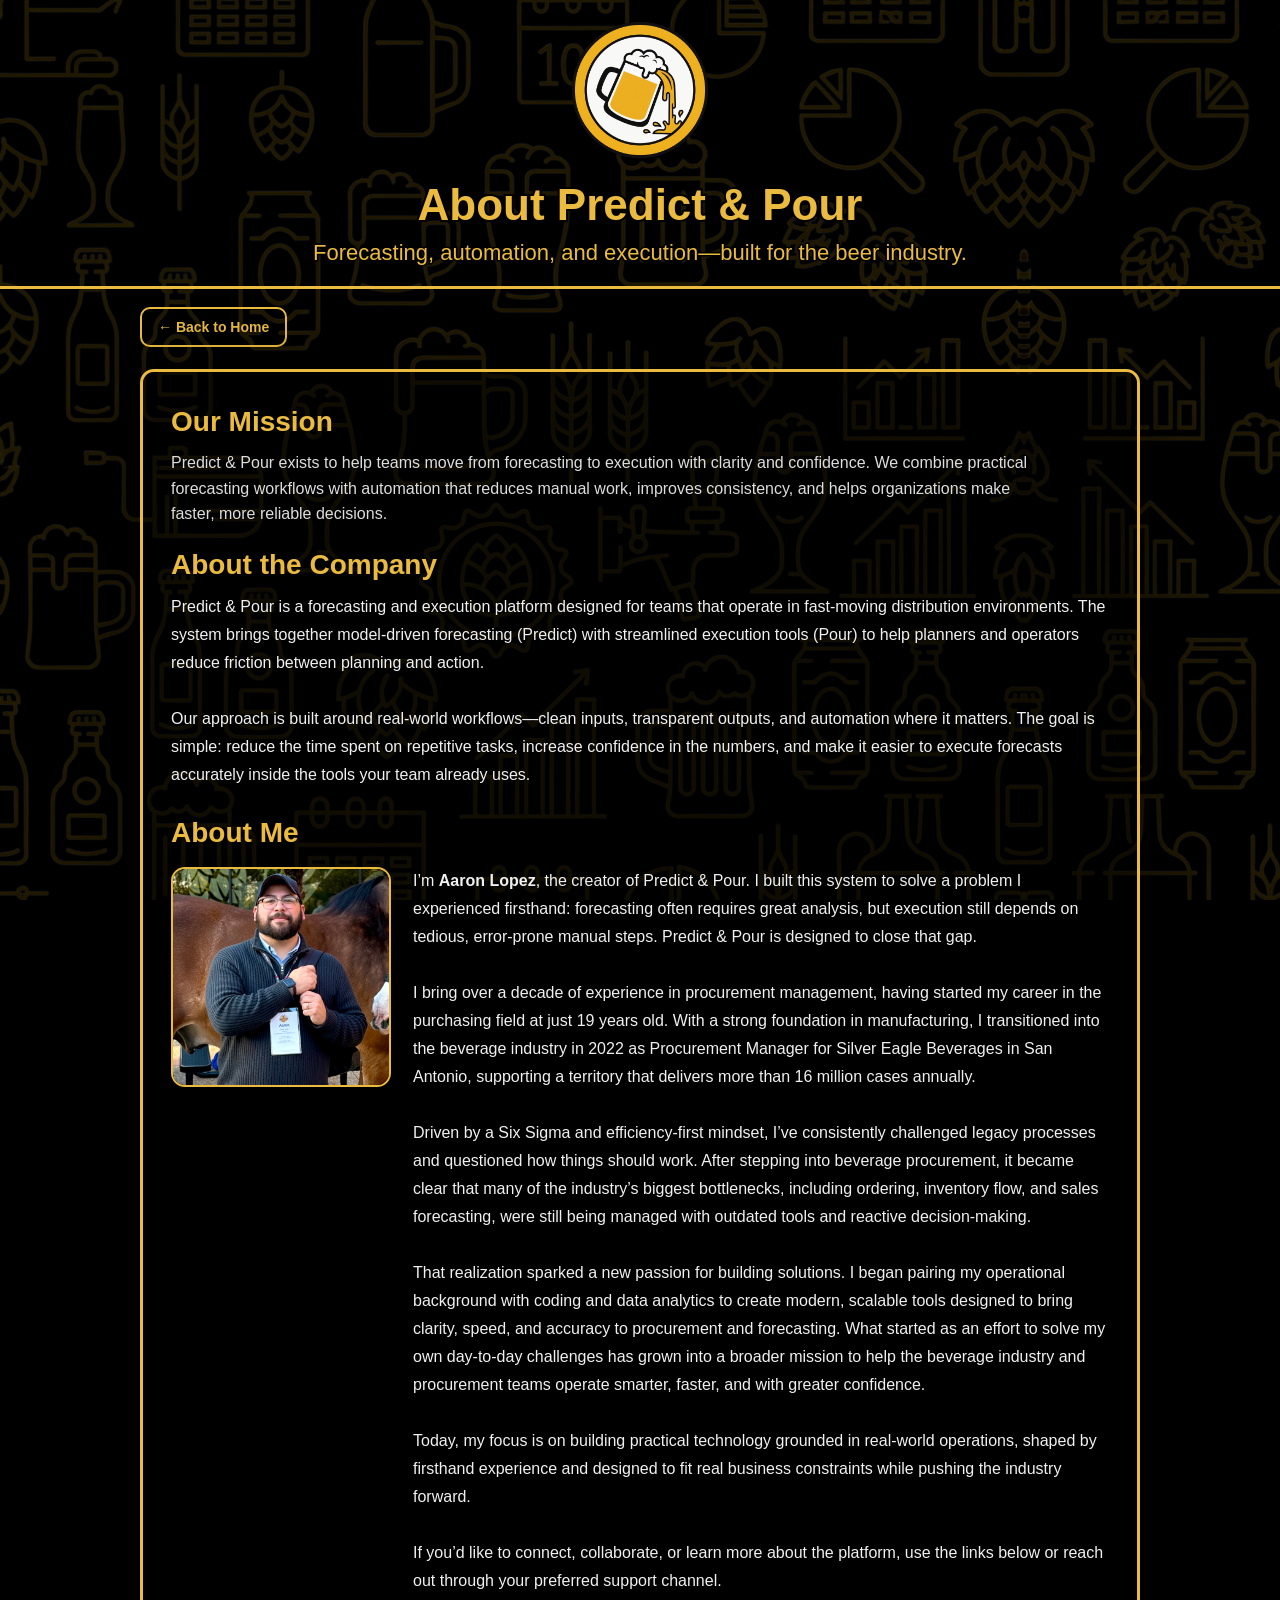
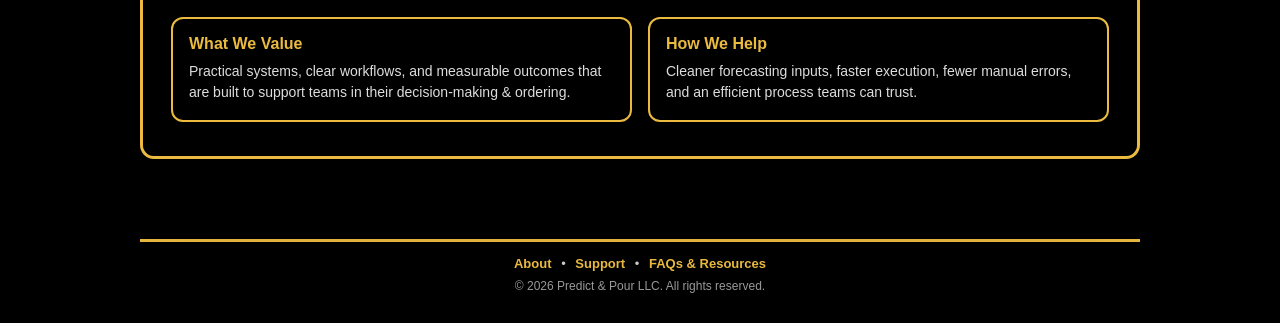
==== static/about.html @ 9d0d82d2 "just corrected links to static folder" ====
<!DOCTYPE html>
<html lang="en">
<head>
  <meta charset="UTF-8" />
  <title>About — Predict &amp; Pour</title>

  <style>
    body {
      margin: 0;
      font-family: Arial, sans-serif;
      background: #000;
      color: #fff;
      position: relative;
    }

    body::before {
      content: '';
      position: fixed;
      inset: 0;
      background: url("/static/background-texture.png") repeat;
      opacity: 0.18;
      z-index: -1;
      pointer-events: none;
    }

    /* Header (matches your theme) */
    .header {
      position: relative;
      overflow: hidden;
      color: #EBBB40;
      padding: 20px;
      text-align: center;
      border-bottom: 3px solid #EBBB40;
      display: flex;
      align-items: center;
      justify-content: center;
      min-height: 150px;
    }

    .header-video {
      position: absolute;
      inset: 0;
      width: 100%;
      height: 100%;
      object-fit: cover;
      z-index: 0;
    }

    .header-content {
      position: relative;
      z-index: 2;
      display: flex;
      align-items: center;
      justify-content: center;
      flex-direction: column;
    }

    .header-content img {
      width: 140px;
      margin-bottom: 10px;
    }

    .header-content h1 {
      -webkit-text-stroke: 4px #000;
      paint-order: stroke fill;
      margin: 10px 0;
      font-size: 44px;
    }

    .header-content p {
      -webkit-text-stroke: 3px #000;
      paint-order: stroke fill;
      margin: 0;
      font-size: 22px;
    }

    /* Top nav (Home only) */
    .top-nav {
      max-width: 1000px;
      margin: 18px auto 0 auto;
      padding: 0 20px;
      display: flex;
      justify-content: flex-start;
    }

    .btn-home {
      display: inline-block;
      background: transparent;
      border: 2px solid #EBBB40;
      color: #EBBB40;
      text-decoration: none;
      padding: 10px 16px;
      border-radius: 10px;
      font-weight: 900;
      font-size: 14px;
      transition: transform 0.15s, box-shadow 0.15s, background 0.15s, color 0.15s;
    }

    .btn-home:hover {
      background: #EBBB40;
      color: #000;
      transform: translateY(-2px);
      box-shadow: 0 10px 25px rgba(0,0,0,0.45);
    }

    /* Main */
    .container {
      max-width: 1000px;
      margin: 22px auto 0 auto;
      padding: 0 20px;
    }

    .card {
      background: url("/static/wood-texture.png") center center;
      background-size: cover;
      border: 3px solid #EBBB40;
      border-radius: 14px;
      padding: 34px 28px;
      box-shadow: 0 25px 80px rgba(0,0,0,0.6);
      position: relative;
      overflow: hidden;
    }

    .card::before {
      content: "";
      position: absolute;
      inset: 0;
      background: rgba(0,0,0,0.45);
      z-index: 0;
    }

    .card-content {
      position: relative;
      z-index: 1;
    }

    .section-title {
      color: #EBBB40;
      font-size: 28px;
      margin: 0 0 12px 0;
      font-weight: 900;
    }

    .subhead {
      margin: 0 0 22px 0;
      color: #ddd;
      font-size: 16px;
      line-height: 1.6;
      max-width: 860px;
    }

    /* About layout */
    .about-grid {
      display: grid;
      grid-template-columns: 220px 1fr;
      gap: 22px;
      align-items: start;
      margin-top: 18px;
    }

    .headshot {
      border: 2px solid #EBBB40;
      border-radius: 14px;
      overflow: hidden;
      background: rgba(0,0,0,0.6);
      box-shadow: 0 10px 26px rgba(0,0,0,.45);
    }

    .headshot .placeholder {
      width: 100%;
      aspect-ratio: 4 / 5;
      display: flex;
      align-items: center;
      justify-content: center;
      color: #EBBB40;
      font-weight: 900;
      font-size: 13px;
      text-transform: uppercase;
      letter-spacing: 0.8px;
      padding: 10px;
      text-align: center;
    }

    .body-text {
      color: #f0f0f0;
      font-size: 16px;
      line-height: 1.75;
      margin: 0;
    }

    .callouts {
      display: grid;
      grid-template-columns: 1fr 1fr;
      gap: 16px;
      margin-top: 22px;
    }

    .callout {
      border: 2px solid #EBBB40;
      border-radius: 12px;
      padding: 16px 16px;
      background: rgba(0,0,0,0.55);
      box-shadow: 0 8px 20px rgba(0,0,0,0.35);
    }

    .callout h3 {
      margin: 0 0 8px 0;
      color: #EBBB40;
      font-size: 16px;
      font-weight: 900;
    }

    .callout p {
      margin: 0;
      color: #ddd;
      font-size: 14px;
      line-height: 1.55;
    }

    /* Footer (your standard) */
    .pp-footer{
      margin-top: 60px;
      padding: 20px 0 30px 0;
      text-align: center;
      font-size: 13px;
      color: #ccc;
    }

    .pp-footer-line{
      width: 100%;
      height: 3px;
      background: #EBBB40;
      margin-bottom: 14px;
    }

    .pp-footer-links{
      margin-bottom: 8px;
    }

    .pp-footer-links a{
      color: #EBBB40;
      text-decoration: none;
      font-weight: 700;
      margin: 0 6px;
    }

    .pp-footer-links a:hover{
      text-decoration: underline;
    }

    .pp-footer-copy{
      font-size: 12px;
      opacity: 0.75;
    }

    /* Responsive */
    @media (max-width: 720px){
      .about-grid{
        grid-template-columns: 1fr;
      }
      .headshot{
        max-width: 260px;
      }
      .callouts{
        grid-template-columns: 1fr;
      }
    }
  </style>
</head>

<body>

  <!-- HEADER -->
  <div class="header">
    <video autoplay muted loop playsinline class="header-video">
      <source src="/static/beer-header.mp4" type="video/mp4">
    </video>
    <div class="header-content">
      <img src="/static/pour-logo.png" alt="Predict &amp; Pour Logo">
      <h1>About Predict &amp; Pour</h1>
      <p>Forecasting, automation, and execution—built for the beer industry.</p>
    </div>
  </div>

  <!-- NAV -->
  <div class="top-nav">
    <a class="btn-home" href="/">← Back to Home</a>
  </div>

  <!-- MAIN -->
  <div class="container">
    <div class="card">
      <div class="card-content">

        <h2 class="section-title">Our Mission</h2>
        <p class="subhead">
          Predict &amp; Pour exists to help teams move from forecasting to execution with clarity and confidence.
          We combine practical forecasting workflows with automation that reduces manual work, improves consistency,
          and helps organizations make faster, more reliable decisions.
        </p>

        <h2 class="section-title">About the Company</h2>
        <p class="body-text">
          Predict &amp; Pour is a forecasting and execution platform designed for teams that operate in fast-moving
          distribution environments. The system brings together model-driven forecasting (Predict) with streamlined
          execution tools (Pour) to help planners and operators reduce friction between planning and action.
          <br><br>
          Our approach is built around real-world workflows—clean inputs, transparent outputs, and automation where it
          matters. The goal is simple: reduce the time spent on repetitive tasks, increase confidence in the numbers,
          and make it easier to execute forecasts accurately inside the tools your team already uses.
        </p>

        <h2 class="section-title" style="margin-top:28px;">About Me</h2>

        <div class="about-grid">
          <div class="headshot">
            <img
              src="/static/headshot.jpg"
              alt="Headshot"
              style="
                width: 100%;
                display: block;
                object-fit: cover;
              "
            />
          </div>

          <div>
            <p class="body-text">
              I’m <b>Aaron Lopez</b>, the creator of Predict &amp; Pour. I built this system to solve a problem I
              experienced firsthand: forecasting often requires great analysis, but execution still depends on tedious,
              error-prone manual steps. Predict &amp; Pour is designed to close that gap.
              <br><br>
              I bring over a decade of experience in procurement management, having started my career in the purchasing field at just 19 years old. With a strong foundation in manufacturing, I transitioned into the beverage industry in 2022 as Procurement Manager for Silver Eagle Beverages in San Antonio, supporting a territory that delivers more than 16 million cases annually.
              <br><br>
              Driven by a Six Sigma and efficiency-first mindset, I’ve consistently challenged legacy processes and questioned how things should work. After stepping into beverage procurement, it became clear that many of the industry’s biggest bottlenecks, including ordering, inventory flow, and sales forecasting, were still being managed with outdated tools and reactive decision-making.
              <br><br>
              That realization sparked a new passion for building solutions. I began pairing my operational background with coding and data analytics to create modern, scalable tools designed to bring clarity, speed, and accuracy to procurement and forecasting. What started as an effort to solve my own day-to-day challenges has grown into a broader mission to help the beverage industry and procurement teams operate smarter, faster, and with greater confidence.
              <br><br>
              Today, my focus is on building practical technology grounded in real-world operations, shaped by firsthand experience and designed to fit real business constraints while pushing the industry forward.
              <br><br>
              If you’d like to connect, collaborate, or learn more about the platform, use the links below or reach out
              through your preferred support channel.
            </p>
          </div>
        </div>

        <div class="callouts">
          <div class="callout">
            <h3>What We Value</h3>
            <p>
              Practical systems, clear workflows, and measurable outcomes that are built to support teams in their decision-making & ordering.
            </p>
          </div>
          <div class="callout">
            <h3>How We Help</h3>
            <p>
              Cleaner forecasting inputs, faster execution, fewer manual errors, and an efficient process teams can trust.
            </p>
          </div>
        </div>

      </div>
    </div>

    <!-- FOOTER -->
    <div class="pp-footer">
      <div class="pp-footer-line"></div>

      <div class="pp-footer-links">
      <a href="/static/about.html">About</a>
      <span>•</span>
      <a href="mailto:Aaron@predictandpour.com">Support</a>
      <span>•</span>
      <a href="/static/faqs.html">FAQs &amp; Resources</a>
      </div>

      <div class="pp-footer-copy">
        © <span id="ppYear"></span> Predict &amp; Pour LLC. All rights reserved.
      </div>
    </div>
  </div>

  <script>
    document.getElementById("ppYear").textContent = new Date().getFullYear();
  </script>

</body>
</html>
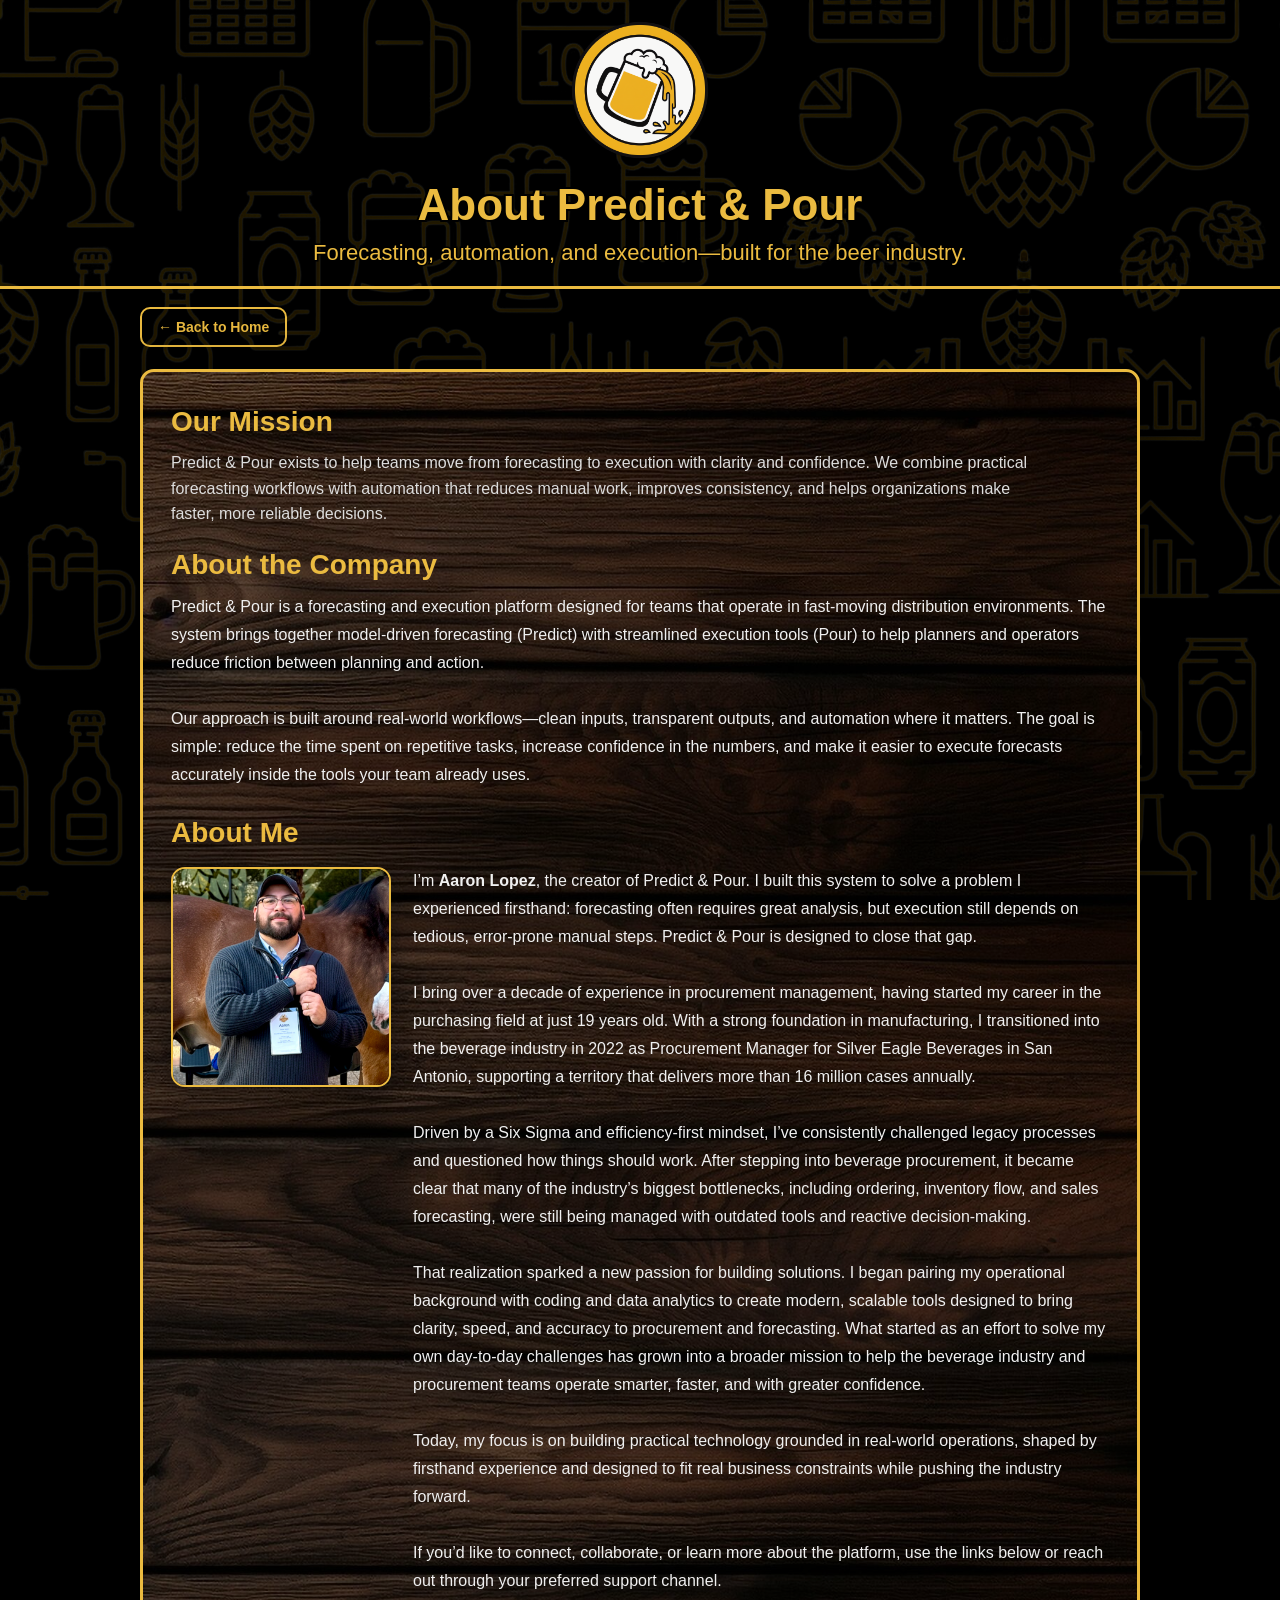
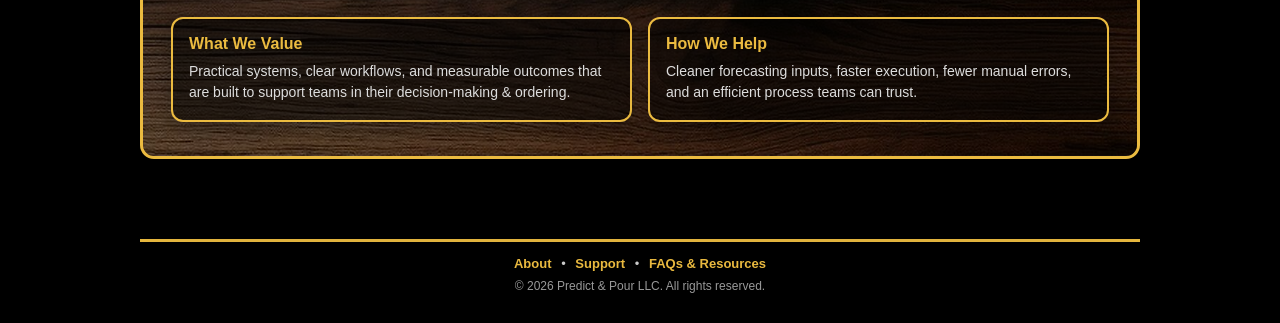
==== commit 57a2f984: "Stupid .jpg changes for the static photos with wood textures" ====
--- a/static/about.html
+++ b/static/about.html
@@ -111,7 +111,7 @@
     }
 
     .card {
-      background: url("/static/wood-texture.png") center center;
+      background: url("/static/wood-texture.jpg") center center;
       background-size: cover;
       border: 3px solid #EBBB40;
       border-radius: 14px;
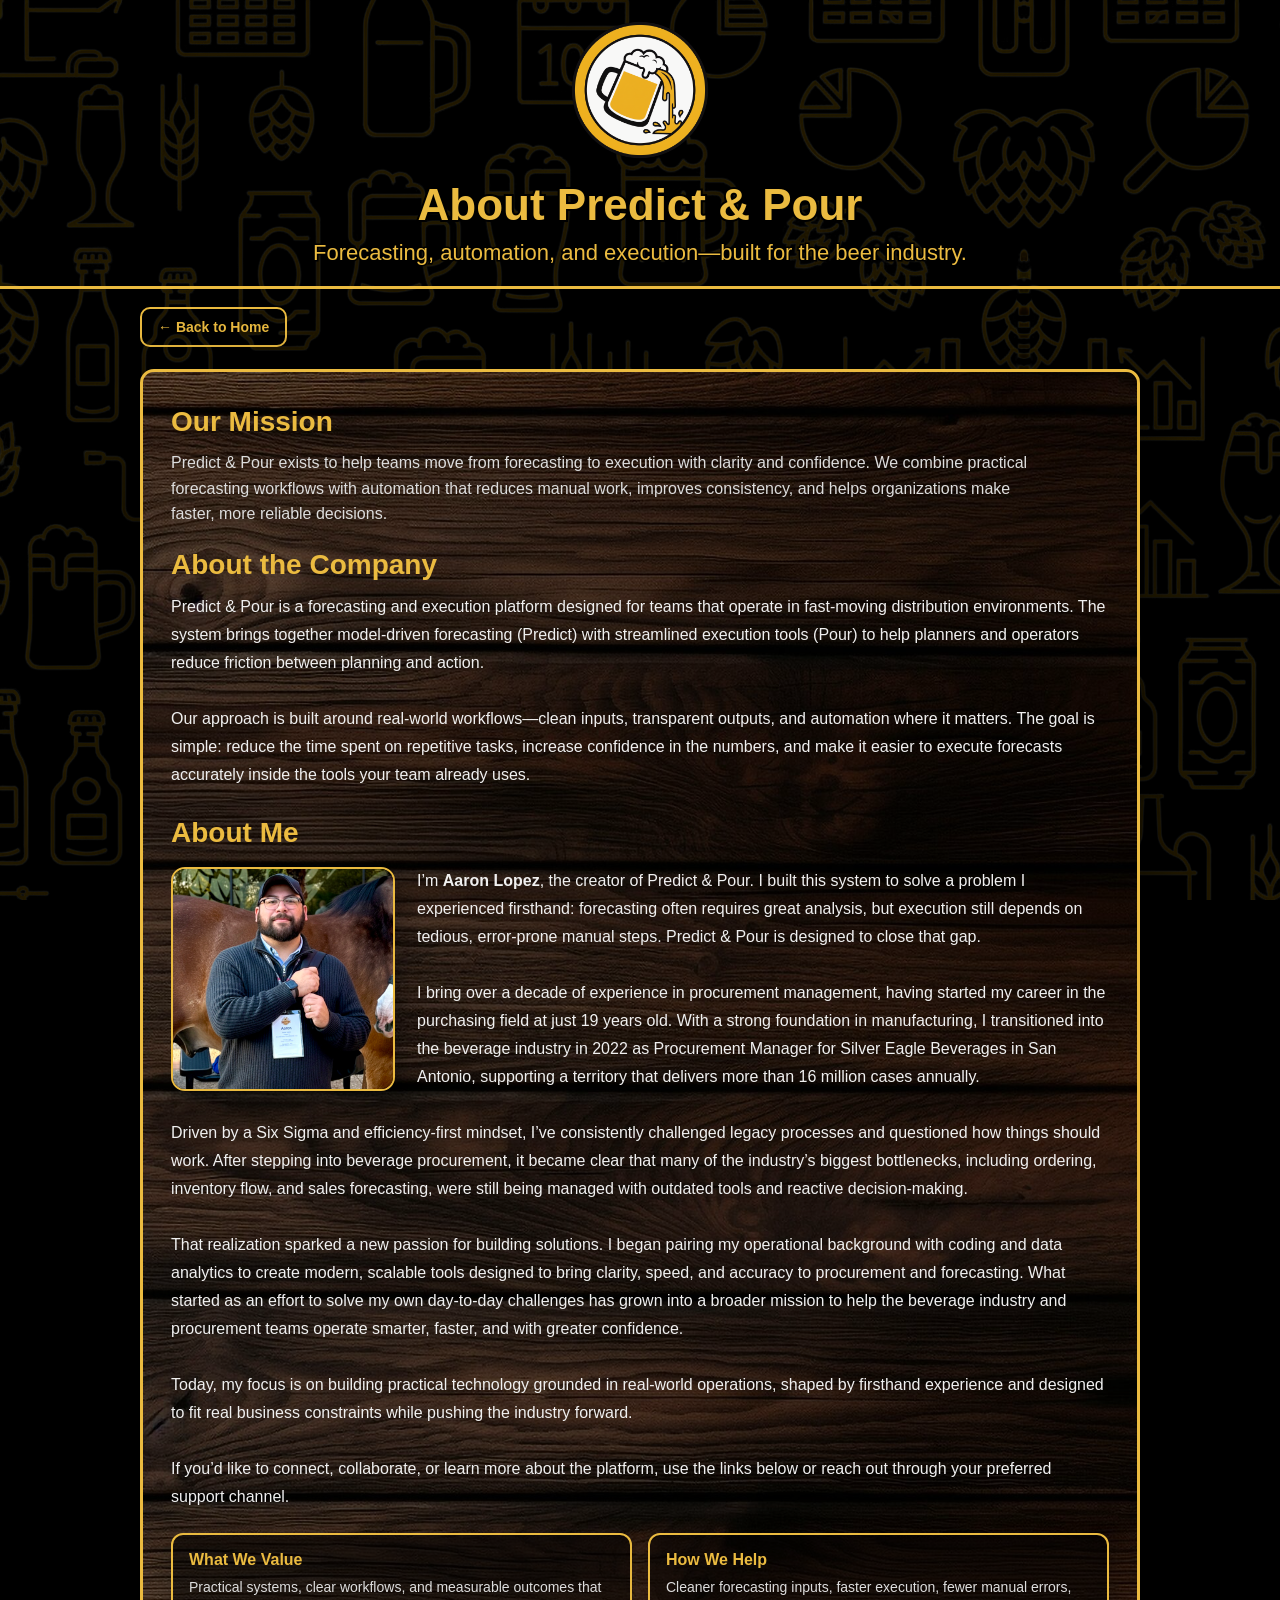
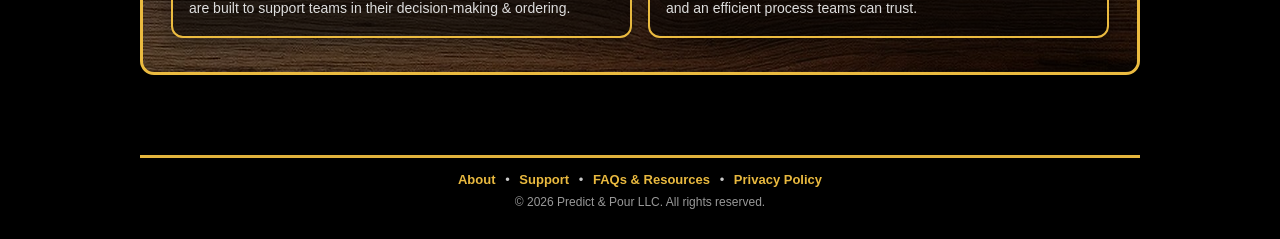
==== commit 7860c837: "Last working version before it crapped out, Moises' office 2.5.26" ====
--- a/static/about.html
+++ b/static/about.html
@@ -151,14 +151,14 @@
 
     /* About layout */
     .about-grid {
-      display: grid;
-      grid-template-columns: 220px 1fr;
-      gap: 22px;
-      align-items: start;
       margin-top: 18px;
+      overflow: auto; /* Clear the float */
     }
 
     .headshot {
+      float: left;
+      width: 220px;
+      margin: 0 22px 18px 0;
       border: 2px solid #EBBB40;
       border-radius: 14px;
       overflow: hidden;
@@ -255,11 +255,11 @@
 
     /* Responsive */
     @media (max-width: 720px){
-      .about-grid{
-        grid-template-columns: 1fr;
-      }
       .headshot{
+        float: none;
         max-width: 260px;
+        margin: 0 auto 18px auto;
+        display: block;
       }
       .callouts{
         grid-template-columns: 1fr;
@@ -368,11 +368,13 @@
       <div class="pp-footer-line"></div>
 
       <div class="pp-footer-links">
-      <a href="/static/about.html">About</a>
-      <span>•</span>
-      <a href="mailto:Aaron@predictandpour.com">Support</a>
-      <span>•</span>
-      <a href="/static/faqs.html">FAQs &amp; Resources</a>
+        <a href="/static/about.html">About</a>
+        <span>•</span>
+        <a href="mailto:aaron@predictandpour.com">Support</a>
+        <span>•</span>
+        <a href="/static/faqs.html">FAQs & Resources</a>
+        <span>•</span>
+        <a href="/static/privacy.html">Privacy Policy</a>
       </div>
 
       <div class="pp-footer-copy">
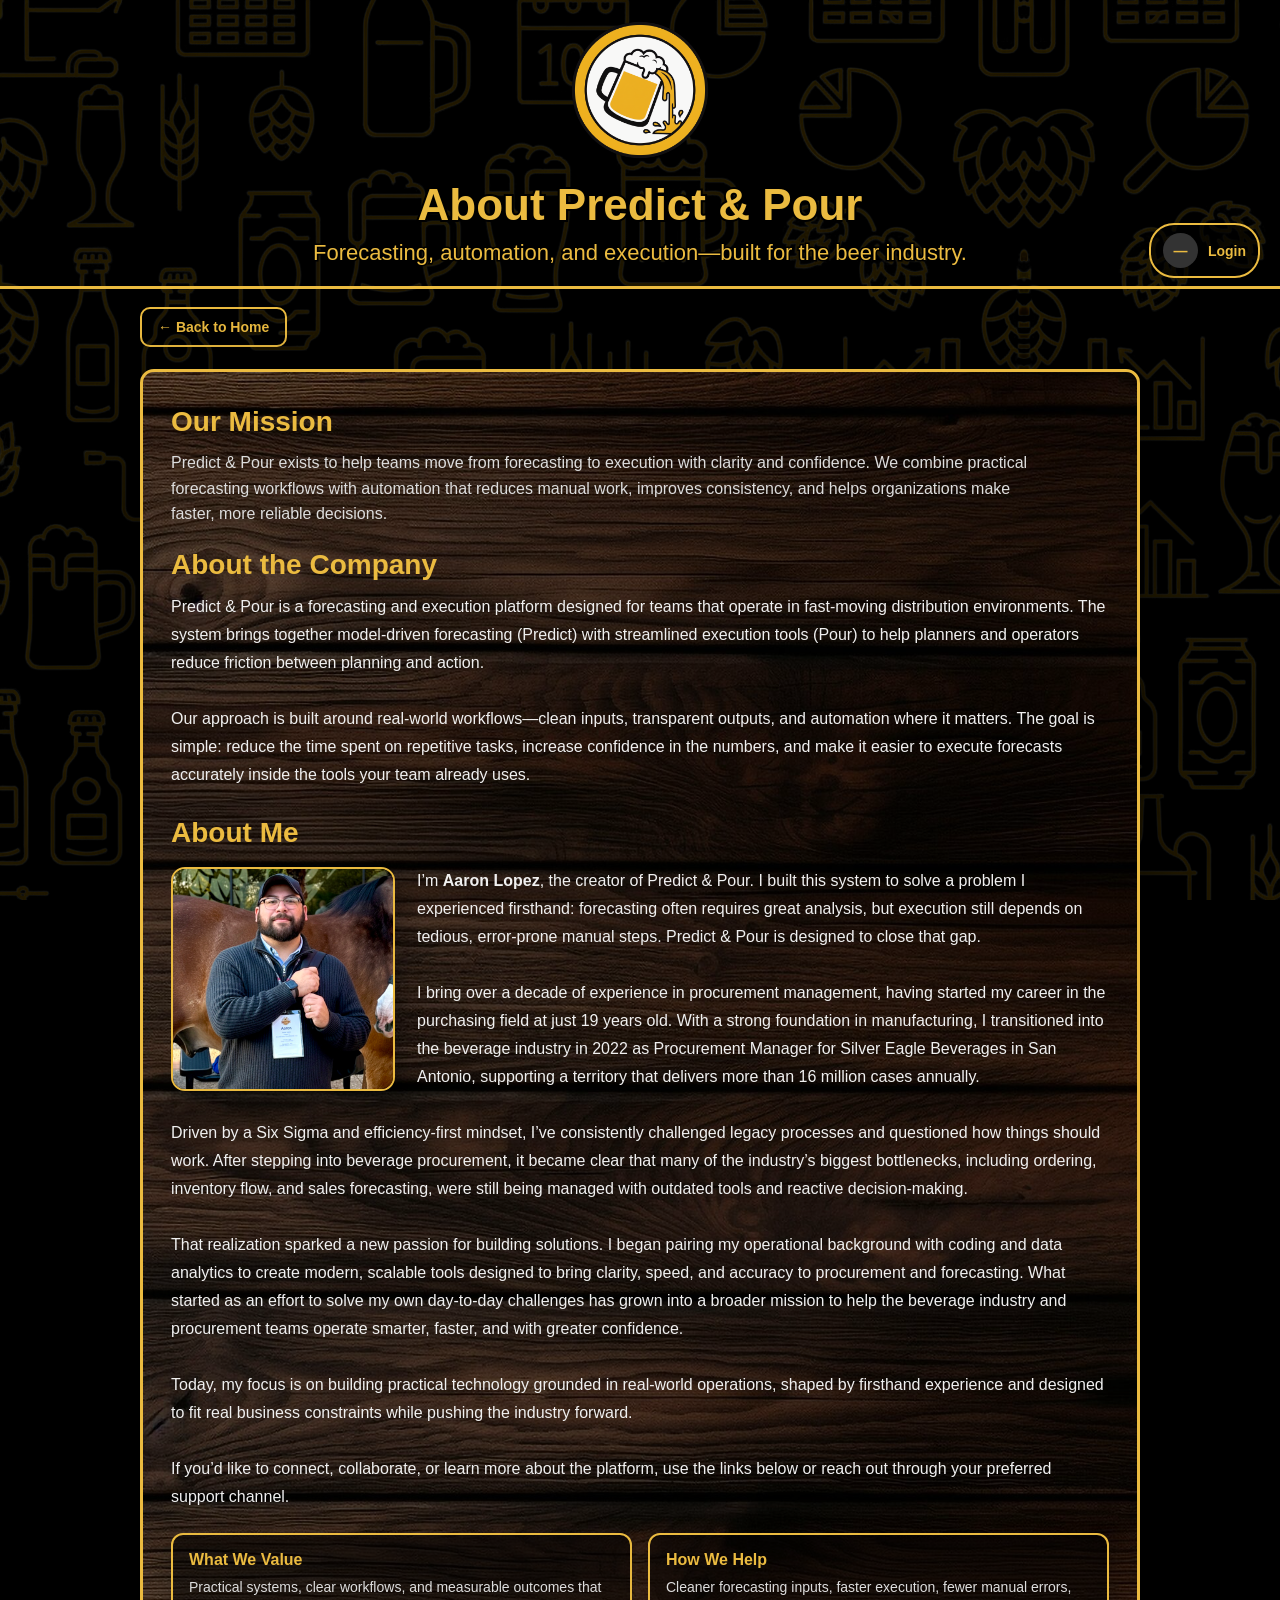
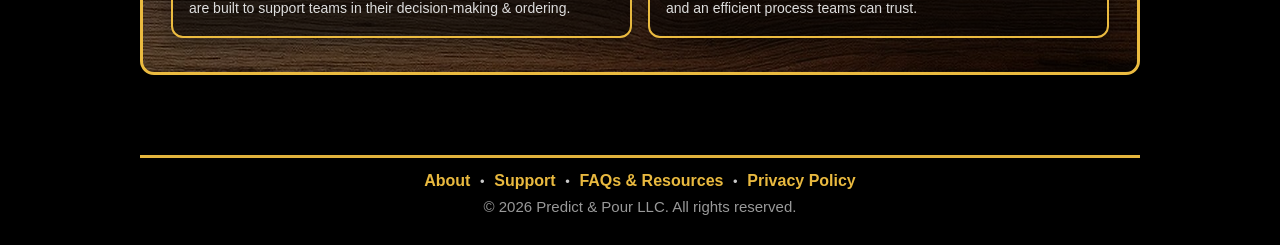
==== commit e60b8bf9: "Big commit, changed the entire login system and how its presented, deleted the blurry version, now y" ====
--- a/static/about.html
+++ b/static/about.html
@@ -26,7 +26,7 @@
     /* Header (matches your theme) */
     .header {
       position: relative;
-      overflow: hidden;
+      overflow: visible;
       color: #EBBB40;
       padding: 20px;
       text-align: center;
@@ -72,6 +72,252 @@
       paint-order: stroke fill;
       margin: 0;
       font-size: 22px;
+    }
+
+    /* Account Dropdown Styles */
+    .account-widget {
+        position: absolute;
+        bottom: 8px;
+        right: 20px;
+        z-index: 10;
+        display: flex;
+        align-items: center;
+        gap: 10px;
+    }
+
+    .account-trigger {
+        display: flex;
+        align-items: center;
+        gap: 10px;
+        cursor: pointer;
+        padding: 8px 12px;
+        background: rgba(0, 0, 0, 0.6);
+        border: 2px solid #EBBB40;
+        border-radius: 25px;
+        transition: all 0.3s;
+    }
+
+    .account-trigger:hover {
+        background: rgba(235, 187, 64, 0.2);
+        transform: translateY(-2px);
+    }
+
+    .account-circle {
+        width: 35px;
+        height: 35px;
+        border-radius: 50%;
+        background: #EBBB40;
+        display: flex;
+        align-items: center;
+        justify-content: center;
+        font-weight: bold;
+        font-size: 14px;
+        color: #000;
+    }
+
+    .account-circle.logged-out {
+        background: #333;
+        color: #EBBB40;
+    }
+
+    .account-name {
+        color: #EBBB40;
+        font-weight: bold;
+        font-size: 14px;
+        -webkit-text-stroke: 1px #000;
+        paint-order: stroke fill;
+    }
+
+    .account-dropdown {
+        position: absolute;
+        top: calc(100% + 8px);
+        right: 0;
+        background: rgba(20, 20, 20, 0.95);
+        border: 2px solid #EBBB40;
+        border-radius: 12px;
+        min-width: 250px;
+        box-shadow: 0 10px 40px rgba(0, 0, 0, 0.8);
+        display: none;
+        overflow: hidden;
+    }
+
+    .account-dropdown.show {
+        display: block;
+    }
+
+    .dropdown-item {
+        padding: 12px 16px;
+        color: #fff;
+        cursor: pointer;
+        transition: background 0.2s;
+        border-bottom: 1px solid rgba(235, 187, 64, 0.2);
+    }
+
+    .dropdown-item:last-child {
+        border-bottom: none;
+    }
+
+    .dropdown-item:hover {
+        background: rgba(235, 187, 64, 0.2);
+    }
+
+    .dropdown-item.logout {
+        color: #ff6b6b;
+        font-weight: bold;
+    }
+
+    /* Login Modal Styles */
+    .login-modal {
+        display: none;
+        position: fixed;
+        top: 0;
+        left: 0;
+        right: 0;
+        bottom: 0;
+        background: rgba(0, 0, 0, 0.85);
+        z-index: 1000;
+        align-items: center;
+        justify-content: center;
+    }
+
+    .login-modal.show {
+        display: flex;
+    }
+
+    .login-box {
+        background: url("/static/wood-texture.jpg") center center;
+        background-size: cover;
+        border: 3px solid #EBBB40;
+        border-radius: 16px;
+        padding: 40px;
+        max-width: 400px;
+        width: 90%;
+        position: relative;
+        box-shadow: 0 25px 80px rgba(0, 0, 0, 0.9);
+    }
+
+    .login-box::before {
+        content: "";
+        position: absolute;
+        inset: 0;
+        background: rgba(0, 0, 0, 0.6);
+        z-index: 0;
+        border-radius: 14px;
+    }
+
+    .login-content {
+        position: relative;
+        z-index: 1;
+    }
+
+    .login-header {
+        text-align: center;
+        margin-bottom: 25px;
+    }
+
+    .login-header img {
+        width: 80px;
+        margin-bottom: 10px;
+    }
+
+    .login-header h2 {
+        color: #EBBB40;
+        margin: 10px 0 5px 0;
+        font-size: 26px;
+    }
+
+    .login-header p {
+        color: #ddd;
+        margin: 0;
+        font-size: 14px;
+    }
+
+    .login-form {
+        display: flex;
+        flex-direction: column;
+        gap: 15px;
+    }
+
+    .form-group {
+        display: flex;
+        flex-direction: column;
+        gap: 6px;
+    }
+
+    .form-group label {
+        color: #EBBB40;
+        font-weight: bold;
+        font-size: 14px;
+    }
+
+    .form-group input {
+        padding: 12px;
+        border: 2px solid #EBBB40;
+        border-radius: 8px;
+        background: rgba(0, 0, 0, 0.6);
+        color: #fff;
+        font-size: 14px;
+    }
+
+    .form-group input:focus {
+        outline: none;
+        border-color: #EBBB40;
+        background: rgba(0, 0, 0, 0.8);
+    }
+
+    .login-actions {
+        display: flex;
+        gap: 10px;
+        margin-top: 10px;
+    }
+
+    .btn-login {
+        flex: 1;
+        padding: 12px;
+        background: #EBBB40;
+        color: #000;
+        border: none;
+        border-radius: 8px;
+        font-weight: bold;
+        cursor: pointer;
+        font-size: 15px;
+        transition: all 0.3s;
+    }
+
+    .btn-login:hover {
+        background: #d4a634;
+        transform: translateY(-2px);
+    }
+
+    .btn-cancel {
+        flex: 1;
+        padding: 12px;
+        background: transparent;
+        color: #EBBB40;
+        border: 2px solid #EBBB40;
+        border-radius: 8px;
+        font-weight: bold;
+        cursor: pointer;
+        font-size: 15px;
+        transition: all 0.3s;
+    }
+
+    .btn-cancel:hover {
+        background: rgba(235, 187, 64, 0.1);
+    }
+
+    .login-error {
+        background: rgba(255, 107, 107, 0.2);
+        border: 2px solid #ff6b6b;
+        color: #ff6b6b;
+        padding: 10px;
+        border-radius: 8px;
+        font-size: 13px;
+        display: none;
+    }
+
+    .login-error.show {
+        display: block;
     }
 
     /* Top nav (Home only) */
@@ -238,10 +484,11 @@
     }
 
     .pp-footer-links a{
-      color: #EBBB40;
-      text-decoration: none;
-      font-weight: 700;
-      margin: 0 6px;
+        color: #EBBB40;
+        text-decoration: none;
+        font-weight: 700;
+        margin: 0 6px;
+        font-size: 16px;
     }
 
     .pp-footer-links a:hover{
@@ -249,8 +496,8 @@
     }
 
     .pp-footer-copy{
-      font-size: 12px;
-      opacity: 0.75;
+        font-size: 15px;
+        opacity: 0.75;
     }
 
     /* Responsive */
@@ -280,9 +527,47 @@
       <h1>About Predict &amp; Pour</h1>
       <p>Forecasting, automation, and execution—built for the beer industry.</p>
     </div>
+
+    <!-- Account Widget -->
+    <div class="account-widget">
+        <div class="account-trigger" id="accountTrigger">
+            <div class="account-circle logged-out" id="accountCircle">—</div>
+            <span class="account-name" id="accountName">Login</span>
+        </div>
+        <div class="account-dropdown" id="accountDropdown">
+            <div class="dropdown-item logout" id="logoutBtn">Logout</div>
+        </div>
+    </div>
   </div>
 
-  <!-- NAV -->
+  <!-- Login Modal -->
+  <div class="login-modal" id="loginModal">
+      <div class="login-box">
+          <div class="login-content">
+              <div class="login-header">
+                  <img src="/static/pp-logo.png" alt="Predict & Pour">
+                  <h2>Login Required</h2>
+                  <p>Please login to access your account</p>
+              </div>
+              <div class="login-error" id="loginError"></div>
+              <form class="login-form" id="loginForm">
+                  <div class="form-group">
+                      <label for="loginUsername">Username</label>
+                      <input type="text" id="loginUsername" required autocomplete="username">
+                  </div>
+                  <div class="form-group">
+                      <label for="loginPassword">Password</label>
+                      <input type="password" id="loginPassword" required autocomplete="current-password">
+                  </div>
+                  <div class="login-actions">
+                      <button type="submit" class="btn-login">Login</button>
+                      <button type="button" class="btn-cancel" id="cancelLogin">Cancel</button>
+                  </div>
+              </form>
+          </div>
+      </div>
+  </div>
+
   <div class="top-nav">
     <a class="btn-home" href="/">← Back to Home</a>
   </div>
@@ -384,6 +669,147 @@
   </div>
 
   <script>
+    // ============================================
+    // GLOBAL STATE
+    // ============================================
+    let currentUser = null;
+
+    // ============================================
+    // AUTH & ACCOUNT DROPDOWN
+    // ============================================
+    
+    async function checkAuthStatus() {
+        try {
+            const response = await fetch('/api/auth/me', {
+                credentials: 'include'
+            });
+            const data = await response.json();
+            
+            if (data.logged_in) {
+                currentUser = { username: data.username || 'User' };
+                updateAccountWidget(true, currentUser.username);
+            } else {
+                currentUser = null;
+                updateAccountWidget(false);
+            }
+        } catch (error) {
+            console.error('Auth check error:', error);
+            updateAccountWidget(false);
+        }
+    }
+
+    function updateAccountWidget(isLoggedIn, username = '') {
+        const circle = document.getElementById('accountCircle');
+        const name = document.getElementById('accountName');
+        
+        if (isLoggedIn && username) {
+            // Extract initials
+            const parts = username.split(/[\s._-]+/);
+            let initials = '';
+            if (parts.length >= 2) {
+                initials = parts[0][0].toUpperCase() + parts[1][0].toUpperCase();
+            } else {
+                initials = username.substring(0, 2).toUpperCase();
+            }
+            
+            circle.textContent = initials;
+            circle.classList.remove('logged-out');
+            name.textContent = username;
+        } else {
+            circle.textContent = '—';
+            circle.classList.add('logged-out');
+            name.textContent = 'Login';
+        }
+    }
+
+    // Account dropdown toggle
+    document.getElementById('accountTrigger').addEventListener('click', function(e) {
+        e.stopPropagation();
+        const dropdown = document.getElementById('accountDropdown');
+        
+        if (currentUser) {
+            dropdown.classList.toggle('show');
+        } else {
+            showLoginModal();
+        }
+    });
+
+    // Close dropdown when clicking outside
+    document.addEventListener('click', function() {
+        document.getElementById('accountDropdown').classList.remove('show');
+    });
+
+    // Logout
+    document.getElementById('logoutBtn').addEventListener('click', async function() {
+        try {
+            await fetch('/api/auth/logout', {
+                method: 'POST',
+                credentials: 'include'
+            });
+            currentUser = null;
+            updateAccountWidget(false);
+            document.getElementById('accountDropdown').classList.remove('show');
+        } catch (error) {
+            console.error('Logout error:', error);
+        }
+    });
+
+    // ============================================
+    // LOGIN MODAL
+    // ============================================
+    
+    function showLoginModal() {
+        document.getElementById('loginModal').classList.add('show');
+        document.getElementById('loginUsername').focus();
+    }
+
+    function hideLoginModal() {
+        document.getElementById('loginModal').classList.remove('show');
+        document.getElementById('loginForm').reset();
+        document.getElementById('loginError').classList.remove('show');
+    }
+
+    document.getElementById('cancelLogin').addEventListener('click', hideLoginModal);
+
+    document.getElementById('loginForm').addEventListener('submit', async function(e) {
+        e.preventDefault();
+        
+        const username = document.getElementById('loginUsername').value;
+        const password = document.getElementById('loginPassword').value;
+        const errorDiv = document.getElementById('loginError');
+        
+        errorDiv.classList.remove('show');
+        
+        try {
+            const response = await fetch('/api/auth/login', {
+                method: 'POST',
+                headers: { 'Content-Type': 'application/x-www-form-urlencoded' },
+                body: `username=${encodeURIComponent(username)}&password=${encodeURIComponent(password)}`,
+                credentials: 'include'
+            });
+            
+            const data = await response.json();
+            
+            if (response.ok && data.status === 'ok') {
+                currentUser = { username: data.username };
+                updateAccountWidget(true, data.username);
+                hideLoginModal();
+            } else {
+                errorDiv.textContent = data.detail || 'Login failed';
+                errorDiv.classList.add('show');
+            }
+        } catch (error) {
+            console.error('Login error:', error);
+            errorDiv.textContent = 'Network error. Please try again.';
+            errorDiv.classList.add('show');
+        }
+    });
+
+    // ============================================
+    // INITIALIZATION
+    // ============================================
+    
+    checkAuthStatus();
     document.getElementById("ppYear").textContent = new Date().getFullYear();
   </script>
 
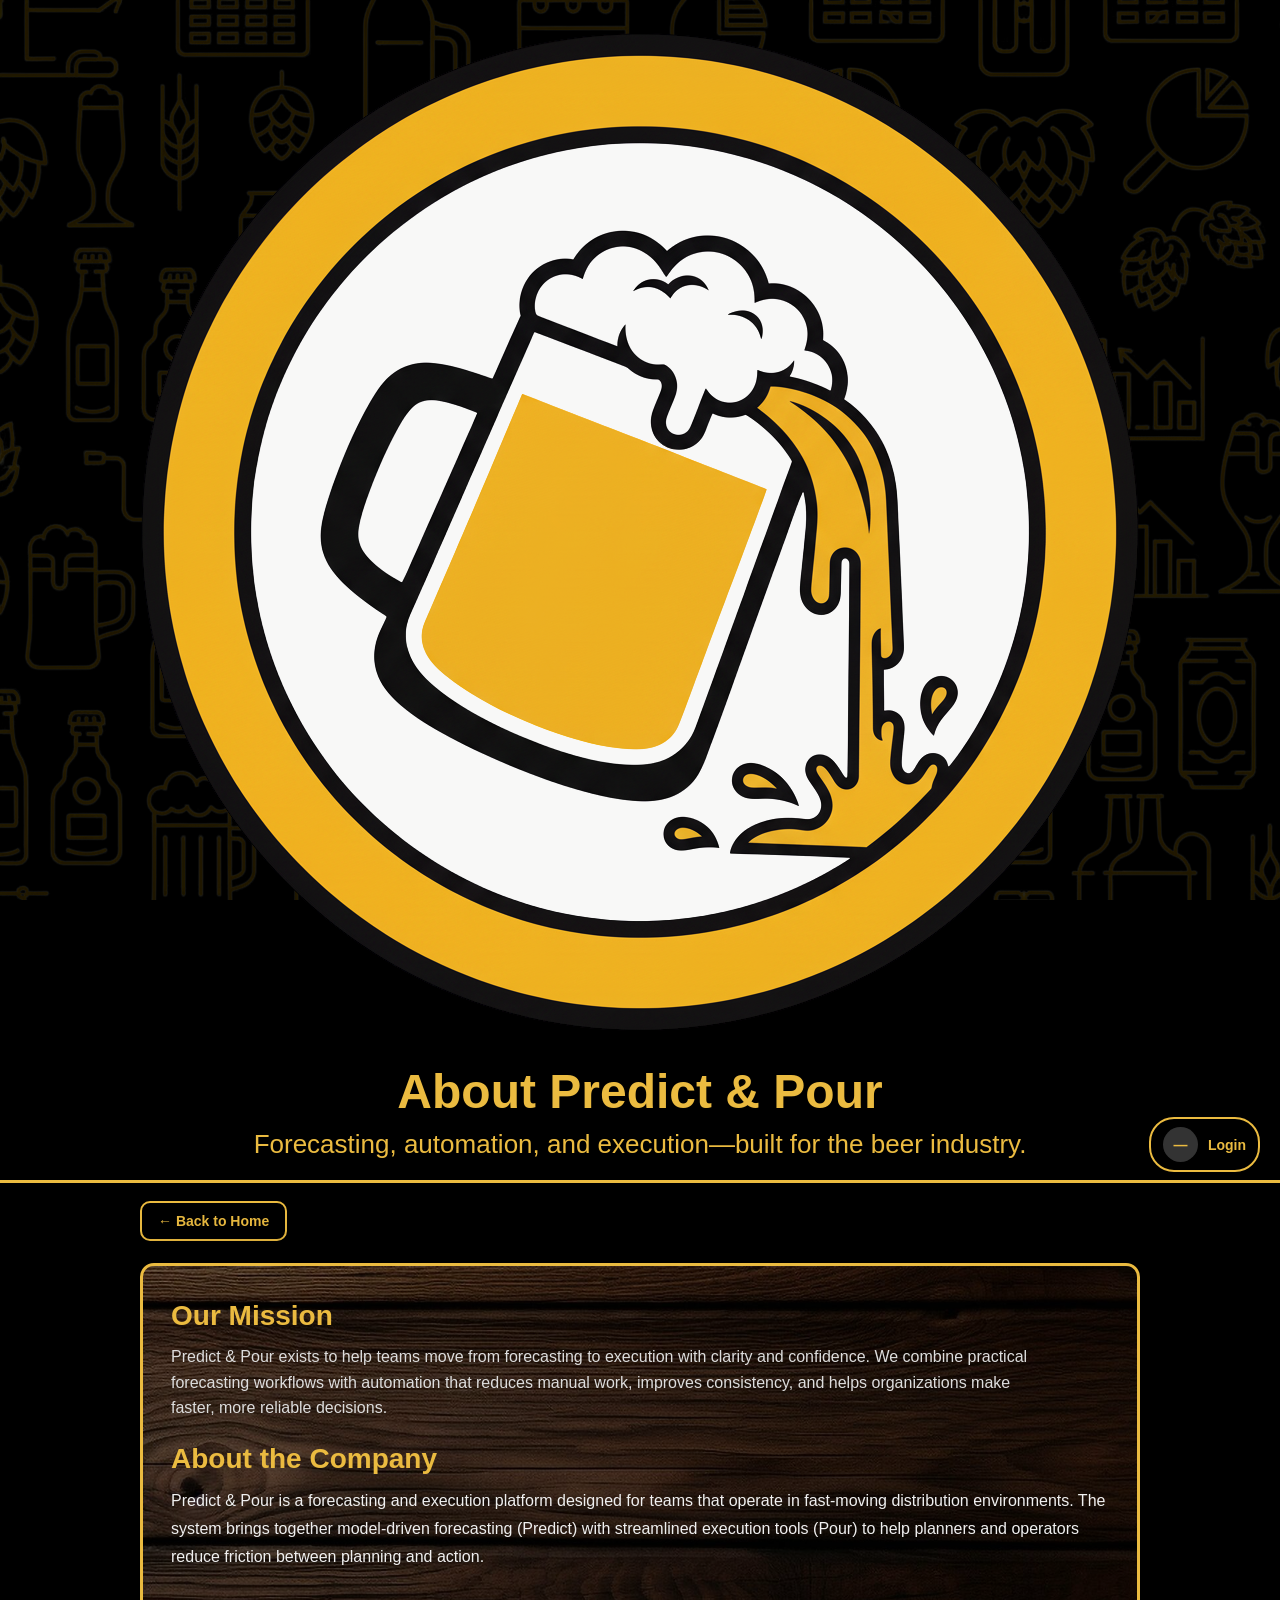
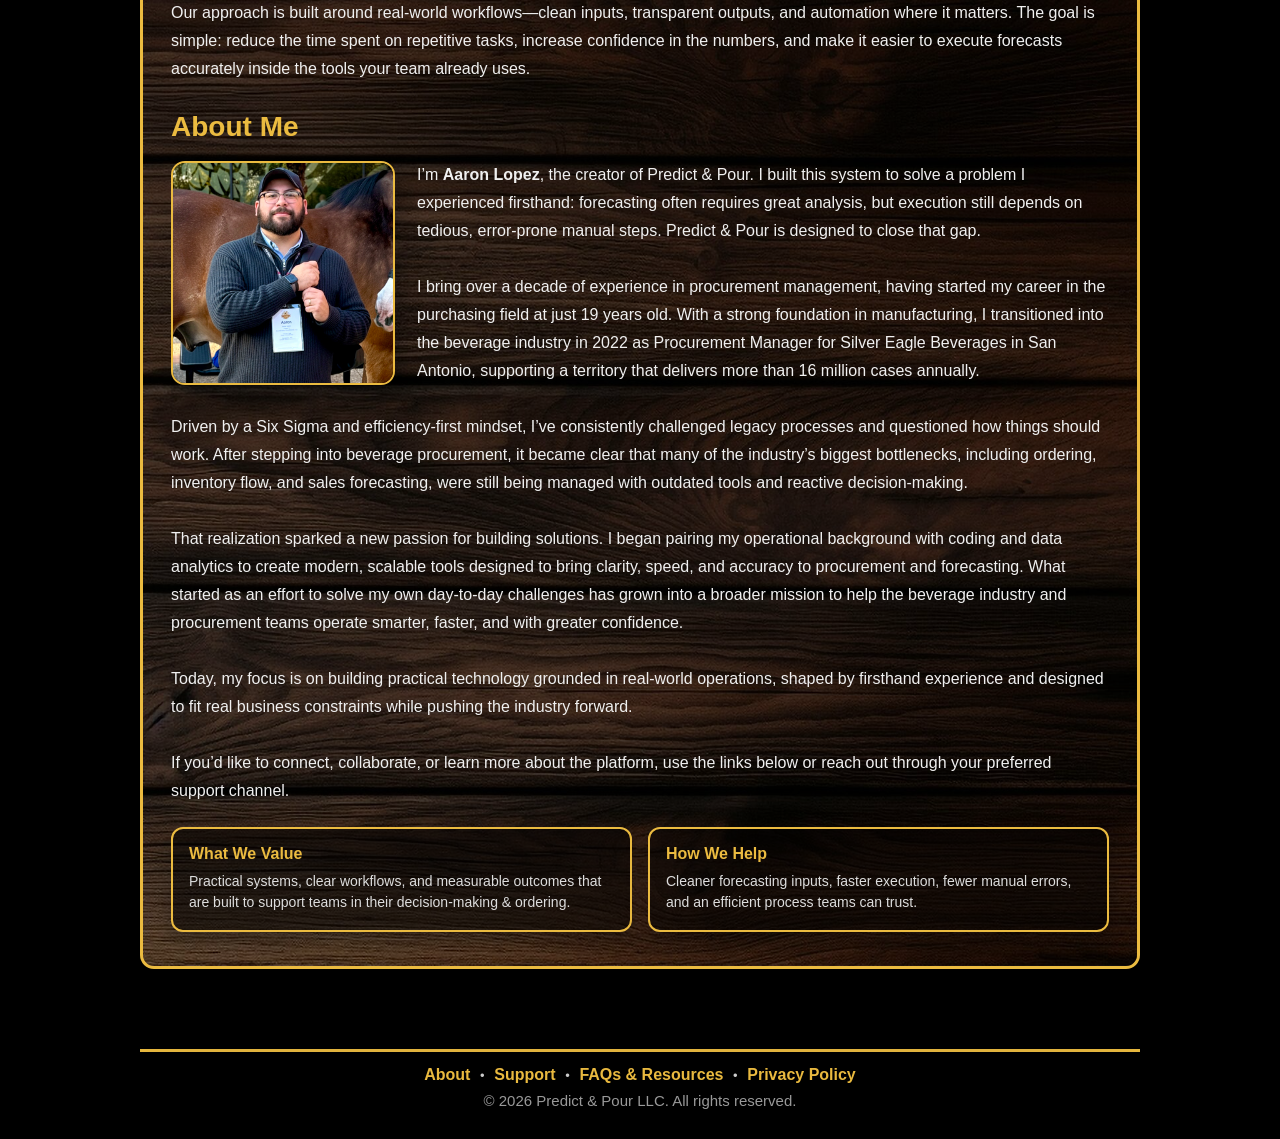
==== commit 5be18b95: "Updated all HTML to include a main CSS styling that would standardize the look of the html" ====
--- a/static/about.html
+++ b/static/about.html
@@ -4,321 +4,11 @@
   <meta charset="UTF-8" />
   <title>About — Predict &amp; Pour</title>
 
+    <link rel="stylesheet" href="/static/styles.css">
   <style>
-    body {
-      margin: 0;
-      font-family: Arial, sans-serif;
-      background: #000;
-      color: #fff;
-      position: relative;
-    }
-
-    body::before {
-      content: '';
-      position: fixed;
-      inset: 0;
-      background: url("/static/background-texture.png") repeat;
-      opacity: 0.18;
-      z-index: -1;
-      pointer-events: none;
-    }
 
     /* Header (matches your theme) */
-    .header {
-      position: relative;
-      overflow: visible;
-      color: #EBBB40;
-      padding: 20px;
-      text-align: center;
-      border-bottom: 3px solid #EBBB40;
-      display: flex;
-      align-items: center;
-      justify-content: center;
-      min-height: 150px;
-    }
-
-    .header-video {
-      position: absolute;
-      inset: 0;
-      width: 100%;
-      height: 100%;
-      object-fit: cover;
-      z-index: 0;
-    }
-
-    .header-content {
-      position: relative;
-      z-index: 2;
-      display: flex;
-      align-items: center;
-      justify-content: center;
-      flex-direction: column;
-    }
-
-    .header-content img {
-      width: 140px;
-      margin-bottom: 10px;
-    }
-
-    .header-content h1 {
-      -webkit-text-stroke: 4px #000;
-      paint-order: stroke fill;
-      margin: 10px 0;
-      font-size: 44px;
-    }
-
-    .header-content p {
-      -webkit-text-stroke: 3px #000;
-      paint-order: stroke fill;
-      margin: 0;
-      font-size: 22px;
-    }
-
-    /* Account Dropdown Styles */
-    .account-widget {
-        position: absolute;
-        bottom: 8px;
-        right: 20px;
-        z-index: 10;
-        display: flex;
-        align-items: center;
-        gap: 10px;
-    }
-
-    .account-trigger {
-        display: flex;
-        align-items: center;
-        gap: 10px;
-        cursor: pointer;
-        padding: 8px 12px;
-        background: rgba(0, 0, 0, 0.6);
-        border: 2px solid #EBBB40;
-        border-radius: 25px;
-        transition: all 0.3s;
-    }
-
-    .account-trigger:hover {
-        background: rgba(235, 187, 64, 0.2);
-        transform: translateY(-2px);
-    }
-
-    .account-circle {
-        width: 35px;
-        height: 35px;
-        border-radius: 50%;
-        background: #EBBB40;
-        display: flex;
-        align-items: center;
-        justify-content: center;
-        font-weight: bold;
-        font-size: 14px;
-        color: #000;
-    }
-
-    .account-circle.logged-out {
-        background: #333;
-        color: #EBBB40;
-    }
-
-    .account-name {
-        color: #EBBB40;
-        font-weight: bold;
-        font-size: 14px;
-        -webkit-text-stroke: 1px #000;
-        paint-order: stroke fill;
-    }
-
-    .account-dropdown {
-        position: absolute;
-        top: calc(100% + 8px);
-        right: 0;
-        background: rgba(20, 20, 20, 0.95);
-        border: 2px solid #EBBB40;
-        border-radius: 12px;
-        min-width: 250px;
-        box-shadow: 0 10px 40px rgba(0, 0, 0, 0.8);
-        display: none;
-        overflow: hidden;
-    }
-
-    .account-dropdown.show {
-        display: block;
-    }
-
-    .dropdown-item {
-        padding: 12px 16px;
-        color: #fff;
-        cursor: pointer;
-        transition: background 0.2s;
-        border-bottom: 1px solid rgba(235, 187, 64, 0.2);
-    }
-
-    .dropdown-item:last-child {
-        border-bottom: none;
-    }
-
-    .dropdown-item:hover {
-        background: rgba(235, 187, 64, 0.2);
-    }
-
-    .dropdown-item.logout {
-        color: #ff6b6b;
-        font-weight: bold;
-    }
-
-    /* Login Modal Styles */
-    .login-modal {
-        display: none;
-        position: fixed;
-        top: 0;
-        left: 0;
-        right: 0;
-        bottom: 0;
-        background: rgba(0, 0, 0, 0.85);
-        z-index: 1000;
-        align-items: center;
-        justify-content: center;
-    }
-
-    .login-modal.show {
-        display: flex;
-    }
-
-    .login-box {
-        background: url("/static/wood-texture.jpg") center center;
-        background-size: cover;
-        border: 3px solid #EBBB40;
-        border-radius: 16px;
-        padding: 40px;
-        max-width: 400px;
-        width: 90%;
-        position: relative;
-        box-shadow: 0 25px 80px rgba(0, 0, 0, 0.9);
-    }
-
-    .login-box::before {
-        content: "";
-        position: absolute;
-        inset: 0;
-        background: rgba(0, 0, 0, 0.6);
-        z-index: 0;
-        border-radius: 14px;
-    }
-
-    .login-content {
-        position: relative;
-        z-index: 1;
-    }
-
-    .login-header {
-        text-align: center;
-        margin-bottom: 25px;
-    }
-
-    .login-header img {
-        width: 80px;
-        margin-bottom: 10px;
-    }
-
-    .login-header h2 {
-        color: #EBBB40;
-        margin: 10px 0 5px 0;
-        font-size: 26px;
-    }
-
-    .login-header p {
-        color: #ddd;
-        margin: 0;
-        font-size: 14px;
-    }
-
-    .login-form {
-        display: flex;
-        flex-direction: column;
-        gap: 15px;
-    }
-
-    .form-group {
-        display: flex;
-        flex-direction: column;
-        gap: 6px;
-    }
-
-    .form-group label {
-        color: #EBBB40;
-        font-weight: bold;
-        font-size: 14px;
-    }
-
-    .form-group input {
-        padding: 12px;
-        border: 2px solid #EBBB40;
-        border-radius: 8px;
-        background: rgba(0, 0, 0, 0.6);
-        color: #fff;
-        font-size: 14px;
-    }
-
-    .form-group input:focus {
-        outline: none;
-        border-color: #EBBB40;
-        background: rgba(0, 0, 0, 0.8);
-    }
-
-    .login-actions {
-        display: flex;
-        gap: 10px;
-        margin-top: 10px;
-    }
-
-    .btn-login {
-        flex: 1;
-        padding: 12px;
-        background: #EBBB40;
-        color: #000;
-        border: none;
-        border-radius: 8px;
-        font-weight: bold;
-        cursor: pointer;
-        font-size: 15px;
-        transition: all 0.3s;
-    }
-
-    .btn-login:hover {
-        background: #d4a634;
-        transform: translateY(-2px);
-    }
-
-    .btn-cancel {
-        flex: 1;
-        padding: 12px;
-        background: transparent;
-        color: #EBBB40;
-        border: 2px solid #EBBB40;
-        border-radius: 8px;
-        font-weight: bold;
-        cursor: pointer;
-        font-size: 15px;
-        transition: all 0.3s;
-    }
-
-    .btn-cancel:hover {
-        background: rgba(235, 187, 64, 0.1);
-    }
-
-    .login-error {
-        background: rgba(255, 107, 107, 0.2);
-        border: 2px solid #ff6b6b;
-        color: #ff6b6b;
-        padding: 10px;
-        border-radius: 8px;
-        font-size: 13px;
-        display: none;
-    }
-
-    .login-error.show {
-        display: block;
-    }
+
 
     /* Top nav (Home only) */
     .top-nav {
@@ -463,42 +153,6 @@
       line-height: 1.55;
     }
 
-    /* Footer (your standard) */
-    .pp-footer{
-      margin-top: 60px;
-      padding: 20px 0 30px 0;
-      text-align: center;
-      font-size: 13px;
-      color: #ccc;
-    }
-
-    .pp-footer-line{
-      width: 100%;
-      height: 3px;
-      background: #EBBB40;
-      margin-bottom: 14px;
-    }
-
-    .pp-footer-links{
-      margin-bottom: 8px;
-    }
-
-    .pp-footer-links a{
-        color: #EBBB40;
-        text-decoration: none;
-        font-weight: 700;
-        margin: 0 6px;
-        font-size: 16px;
-    }
-
-    .pp-footer-links a:hover{
-      text-decoration: underline;
-    }
-
-    .pp-footer-copy{
-        font-size: 15px;
-        opacity: 0.75;
-    }
 
     /* Responsive */
     @media (max-width: 720px){
--- a/static/styles.css
+++ b/static/styles.css
@@ -0,0 +1,366 @@
+/* =============================================
+   Predict & Pour — Global Theme
+   Change these variables to restyle everything.
+   ============================================= */
+
+:root {
+    /* === COLORS === */
+    --pp-gold: #EBBB40;
+    --pp-gold-hover: #d4a634;
+    --pp-gold-dim: rgba(235, 187, 64, 0.2);
+    --pp-bg: #000;
+    --pp-surface: rgba(20, 20, 20, 0.95);
+    --pp-text: #fff;
+    --pp-text-muted: #ccc;
+    --pp-text-dim: #999;
+    --pp-success: #4CAF50;
+    --pp-error: #ff6b6b;
+    --pp-border: rgba(235, 187, 64, 0.3);
+
+    /* === TYPOGRAPHY === */
+    --pp-font: Arial, sans-serif;
+    --pp-font-size-base: 16px;
+
+    /* === TEXTURES === */
+    --pp-bg-texture: url("/static/background-texture.png");
+    --pp-wood-texture: url("/static/wood-texture.jpg");
+}
+
+/* === BASE === */
+body {
+    margin: 0;
+    font-family: var(--pp-font);
+    font-size: var(--pp-font-size-base);
+    background: var(--pp-bg);
+    color: var(--pp-text);
+    position: relative;
+}
+
+body::before {
+    content: '';
+    position: fixed;
+    top: 0; left: 0; width: 100%; height: 100%;
+    background: var(--pp-bg-texture) repeat;
+    opacity: 0.18;
+    z-index: -1;
+    pointer-events: none;
+}
+
+/* =============================================
+   HEADER — Video banner with logo
+   ============================================= */
+.header {
+    position: relative;
+    overflow: visible;
+    color: var(--pp-gold);
+    padding: 20px;
+    text-align: center;
+    border-bottom: 3px solid var(--pp-gold);
+    display: flex;
+    align-items: center;
+    justify-content: center;
+    min-height: 150px;
+}
+
+.header-video {
+    position: absolute;
+    top: 0; left: 0;
+    width: 100%; height: 100%;
+    object-fit: cover;
+    z-index: 0;
+}
+
+.header-content {
+    position: relative;
+    z-index: 2;
+    display: flex;
+    align-items: center;
+    justify-content: center;
+    flex-direction: column;
+}
+
+.header-content img { margin-bottom: 10px; }
+
+.header h1,
+.header-content h1 {
+    -webkit-text-stroke: 4px #000;
+    text-stroke: 4px #000;
+    paint-order: stroke fill;
+    margin: 10px 0;
+    font-size: 48px;
+}
+
+.header p,
+.header-content p {
+    -webkit-text-stroke: 3px #000;
+    text-stroke: 3px #000;
+    paint-order: stroke fill;
+    margin: 0;
+    font-size: 26px;
+}
+
+/* =============================================
+   ACCOUNT WIDGET — Login/logout dropdown
+   ============================================= */
+.account-widget {
+    position: absolute;
+    bottom: 8px;
+    right: 20px;
+    z-index: 10;
+    display: flex;
+    align-items: center;
+    gap: 10px;
+}
+
+.account-trigger {
+    display: flex;
+    align-items: center;
+    gap: 10px;
+    cursor: pointer;
+    padding: 8px 12px;
+    background: rgba(0, 0, 0, 0.6);
+    border: 2px solid var(--pp-gold);
+    border-radius: 25px;
+    transition: all 0.3s;
+}
+
+.account-trigger:hover {
+    background: var(--pp-gold-dim);
+    transform: translateY(-2px);
+}
+
+.account-circle {
+    width: 35px;
+    height: 35px;
+    border-radius: 50%;
+    background: var(--pp-gold);
+    display: flex;
+    align-items: center;
+    justify-content: center;
+    font-weight: bold;
+    font-size: 14px;
+    color: #000;
+}
+
+.account-circle.logged-out {
+    background: #333;
+    color: var(--pp-gold);
+}
+
+.account-name {
+    color: var(--pp-gold);
+    font-weight: bold;
+    font-size: 14px;
+    -webkit-text-stroke: 1px #000;
+    paint-order: stroke fill;
+}
+
+.account-dropdown {
+    position: absolute;
+    top: calc(100% + 8px);
+    right: 0;
+    background: var(--pp-surface);
+    border: 2px solid var(--pp-gold);
+    border-radius: 12px;
+    min-width: 250px;
+    box-shadow: 0 10px 40px rgba(0, 0, 0, 0.8);
+    display: none;
+    overflow: hidden;
+}
+
+.account-dropdown.show { display: block; }
+
+.dropdown-item {
+    padding: 12px 16px;
+    color: var(--pp-text);
+    cursor: pointer;
+    transition: background 0.2s;
+    border-bottom: 1px solid var(--pp-border);
+}
+
+.dropdown-item:last-child { border-bottom: none; }
+.dropdown-item:hover { background: var(--pp-gold-dim); }
+.dropdown-item.logout { color: var(--pp-error); font-weight: bold; }
+
+/* =============================================
+   LOGIN MODAL
+   ============================================= */
+.login-modal {
+    display: none;
+    position: fixed;
+    top: 0; left: 0; right: 0; bottom: 0;
+    background: rgba(0, 0, 0, 0.85);
+    z-index: 1000;
+    align-items: center;
+    justify-content: center;
+}
+
+.login-modal.show { display: flex; }
+
+.login-box {
+    background: var(--pp-wood-texture) center center;
+    background-size: cover;
+    border: 3px solid var(--pp-gold);
+    border-radius: 16px;
+    padding: 40px;
+    max-width: 400px;
+    width: 90%;
+    position: relative;
+    box-shadow: 0 25px 80px rgba(0, 0, 0, 0.9);
+}
+
+.login-box::before {
+    content: "";
+    position: absolute;
+    inset: 0;
+    background: rgba(0, 0, 0, 0.6);
+    z-index: 0;
+    border-radius: 14px;
+}
+
+.login-content {
+    position: relative;
+    z-index: 1;
+}
+
+.login-header {
+    text-align: center;
+    margin-bottom: 25px;
+}
+
+.login-header img { width: 80px; margin-bottom: 10px; }
+
+.login-header h2 {
+    color: var(--pp-gold);
+    margin: 10px 0 5px 0;
+    font-size: 26px;
+}
+
+.login-header p {
+    color: #ddd;
+    margin: 0;
+    font-size: 14px;
+    -webkit-text-stroke: 0;
+    text-stroke: 0;
+}
+
+.login-form {
+    display: flex;
+    flex-direction: column;
+    gap: 15px;
+}
+
+.form-group {
+    display: flex;
+    flex-direction: column;
+    gap: 6px;
+}
+
+.form-group label {
+    color: var(--pp-gold);
+    font-weight: bold;
+    font-size: 14px;
+}
+
+.form-group input {
+    padding: 12px;
+    border: 2px solid var(--pp-gold);
+    border-radius: 8px;
+    background: rgba(0, 0, 0, 0.6);
+    color: var(--pp-text);
+    font-size: 14px;
+}
+
+.form-group input:focus {
+    outline: none;
+    border-color: var(--pp-gold);
+    background: rgba(0, 0, 0, 0.8);
+}
+
+.login-actions {
+    display: flex;
+    gap: 10px;
+    margin-top: 10px;
+}
+
+.btn-login {
+    flex: 1;
+    padding: 12px;
+    background: var(--pp-gold);
+    color: #000;
+    border: none;
+    border-radius: 8px;
+    font-weight: bold;
+    cursor: pointer;
+    font-size: 15px;
+    transition: all 0.3s;
+}
+
+.btn-login:hover {
+    background: var(--pp-gold-hover);
+    transform: translateY(-2px);
+}
+
+.btn-cancel {
+    flex: 1;
+    padding: 12px;
+    background: transparent;
+    color: var(--pp-gold);
+    border: 2px solid var(--pp-gold);
+    border-radius: 8px;
+    font-weight: bold;
+    cursor: pointer;
+    font-size: 15px;
+    transition: all 0.3s;
+}
+
+.btn-cancel:hover {
+    background: rgba(235, 187, 64, 0.1);
+}
+
+.login-error {
+    background: rgba(255, 107, 107, 0.2);
+    border: 2px solid var(--pp-error);
+    color: var(--pp-error);
+    padding: 10px;
+    border-radius: 8px;
+    font-size: 13px;
+    display: none;
+}
+
+.login-error.show { display: block; }
+
+/* =============================================
+   FOOTER
+   ============================================= */
+.pp-footer {
+    margin-top: 60px;
+    padding: 20px 0 30px 0;
+    text-align: center;
+    font-size: 13px;
+    color: var(--pp-text-muted);
+}
+
+.pp-footer-line {
+    width: 100%;
+    height: 3px;
+    background: var(--pp-gold);
+    margin-bottom: 14px;
+}
+
+.pp-footer-links { margin-bottom: 8px; }
+
+.pp-footer-links a {
+    color: var(--pp-gold);
+    text-decoration: none;
+    font-weight: 700;
+    margin: 0 6px;
+    font-size: 16px;
+}
+
+.pp-footer-links a:hover { text-decoration: underline; }
+
+.pp-footer-copy {
+    font-size: 15px;
+    opacity: 0.75;
+}
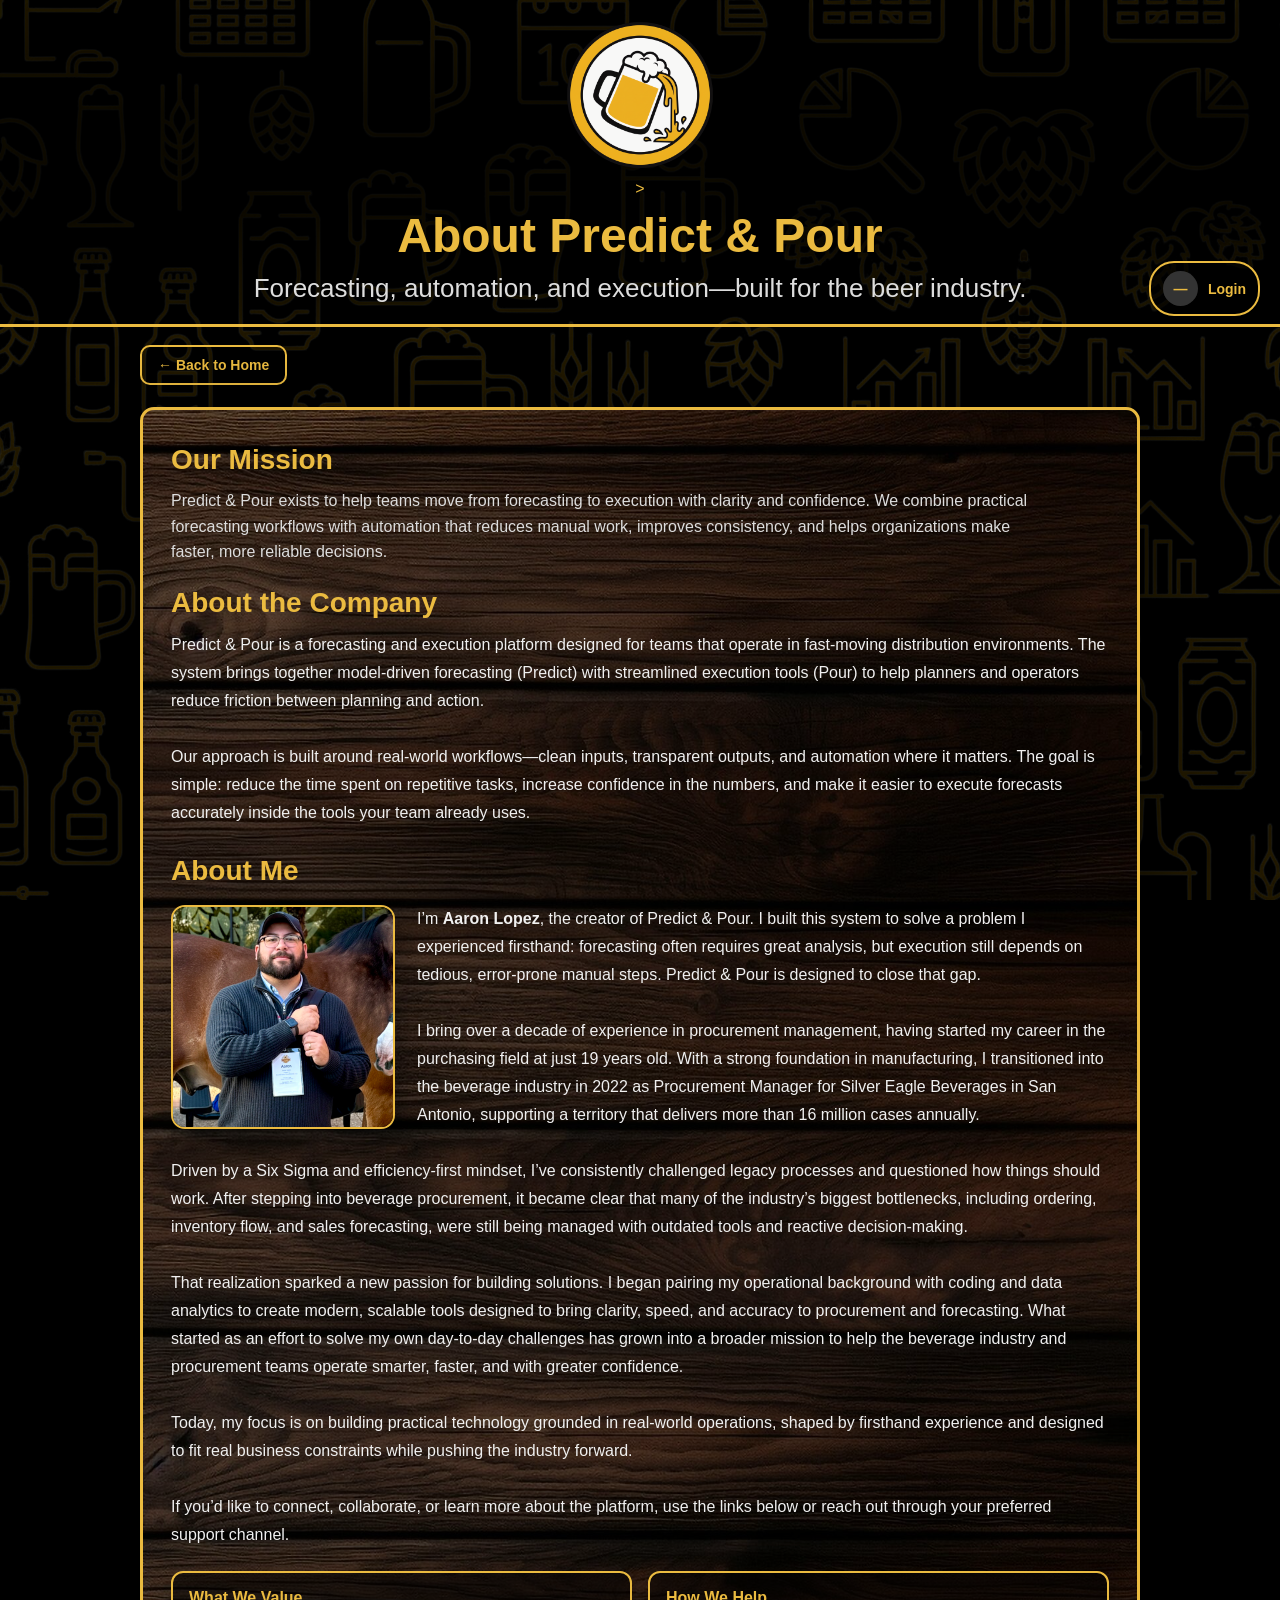
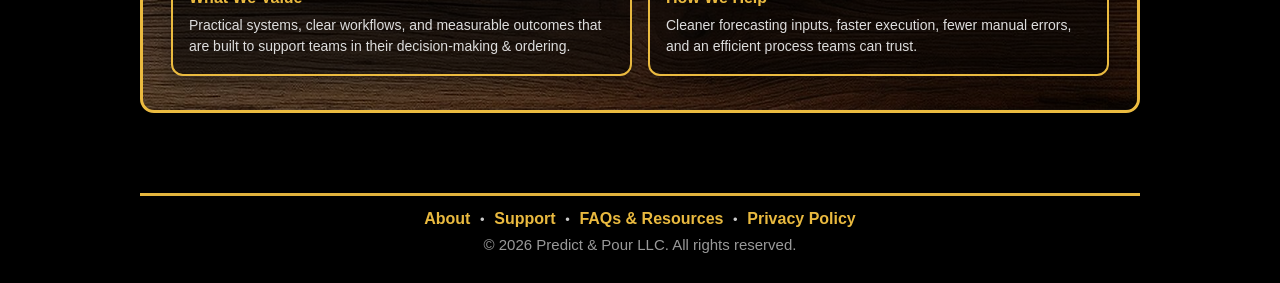
==== commit ae69b818: "Changes to fix HTML on About and FAQs with giant logos" ====
--- a/static/about.html
+++ b/static/about.html
@@ -177,7 +177,7 @@
       <source src="/static/beer-header.mp4" type="video/mp4">
     </video>
     <div class="header-content">
-      <img src="/static/pour-logo.png" alt="Predict &amp; Pour Logo">
+      <img src="/static/pour-logo.png" alt="Predict &amp; Pour Logo" width="150">>
       <h1>About Predict &amp; Pour</h1>
       <p>Forecasting, automation, and execution—built for the beer industry.</p>
     </div>
--- a/static/styles.css
+++ b/static/styles.css
@@ -62,6 +62,21 @@
     min-height: 150px;
 }
 
+.header::after {
+    content: '';
+    position: absolute;
+    top: 0; left: 0; right: 0; bottom: 0;
+    background: linear-gradient(
+        to bottom,
+        rgba(0,0,0,0.1) 0%,
+        rgba(0,0,0,0.6) 35%,
+        rgba(0,0,0,0.6) 65%,
+        rgba(0,0,0,0.1) 100%
+    );
+    z-index: 1;
+    pointer-events: none;
+}
+
 .header-video {
     position: absolute;
     top: 0; left: 0;
@@ -79,22 +94,23 @@
     flex-direction: column;
 }
 
-.header-content img { margin-bottom: 10px; }
+.header-content img { margin-bottom: 10px; max-width: 150px; }
 
 .header h1,
 .header-content h1 {
-    -webkit-text-stroke: 4px #000;
-    text-stroke: 4px #000;
-    paint-order: stroke fill;
+    -webkit-text-stroke: 0;
+    text-stroke: 0;
+    text-shadow: 0 2px 8px rgba(0,0,0,0.5);
     margin: 10px 0;
     font-size: 48px;
 }
 
 .header p,
 .header-content p {
-    -webkit-text-stroke: 3px #000;
-    text-stroke: 3px #000;
-    paint-order: stroke fill;
+    -webkit-text-stroke: 0;
+    text-stroke: 0;
+    text-shadow: 0 1px 6px rgba(0,0,0,0.5);
+    color: #ddd;
     margin: 0;
     font-size: 26px;
 }
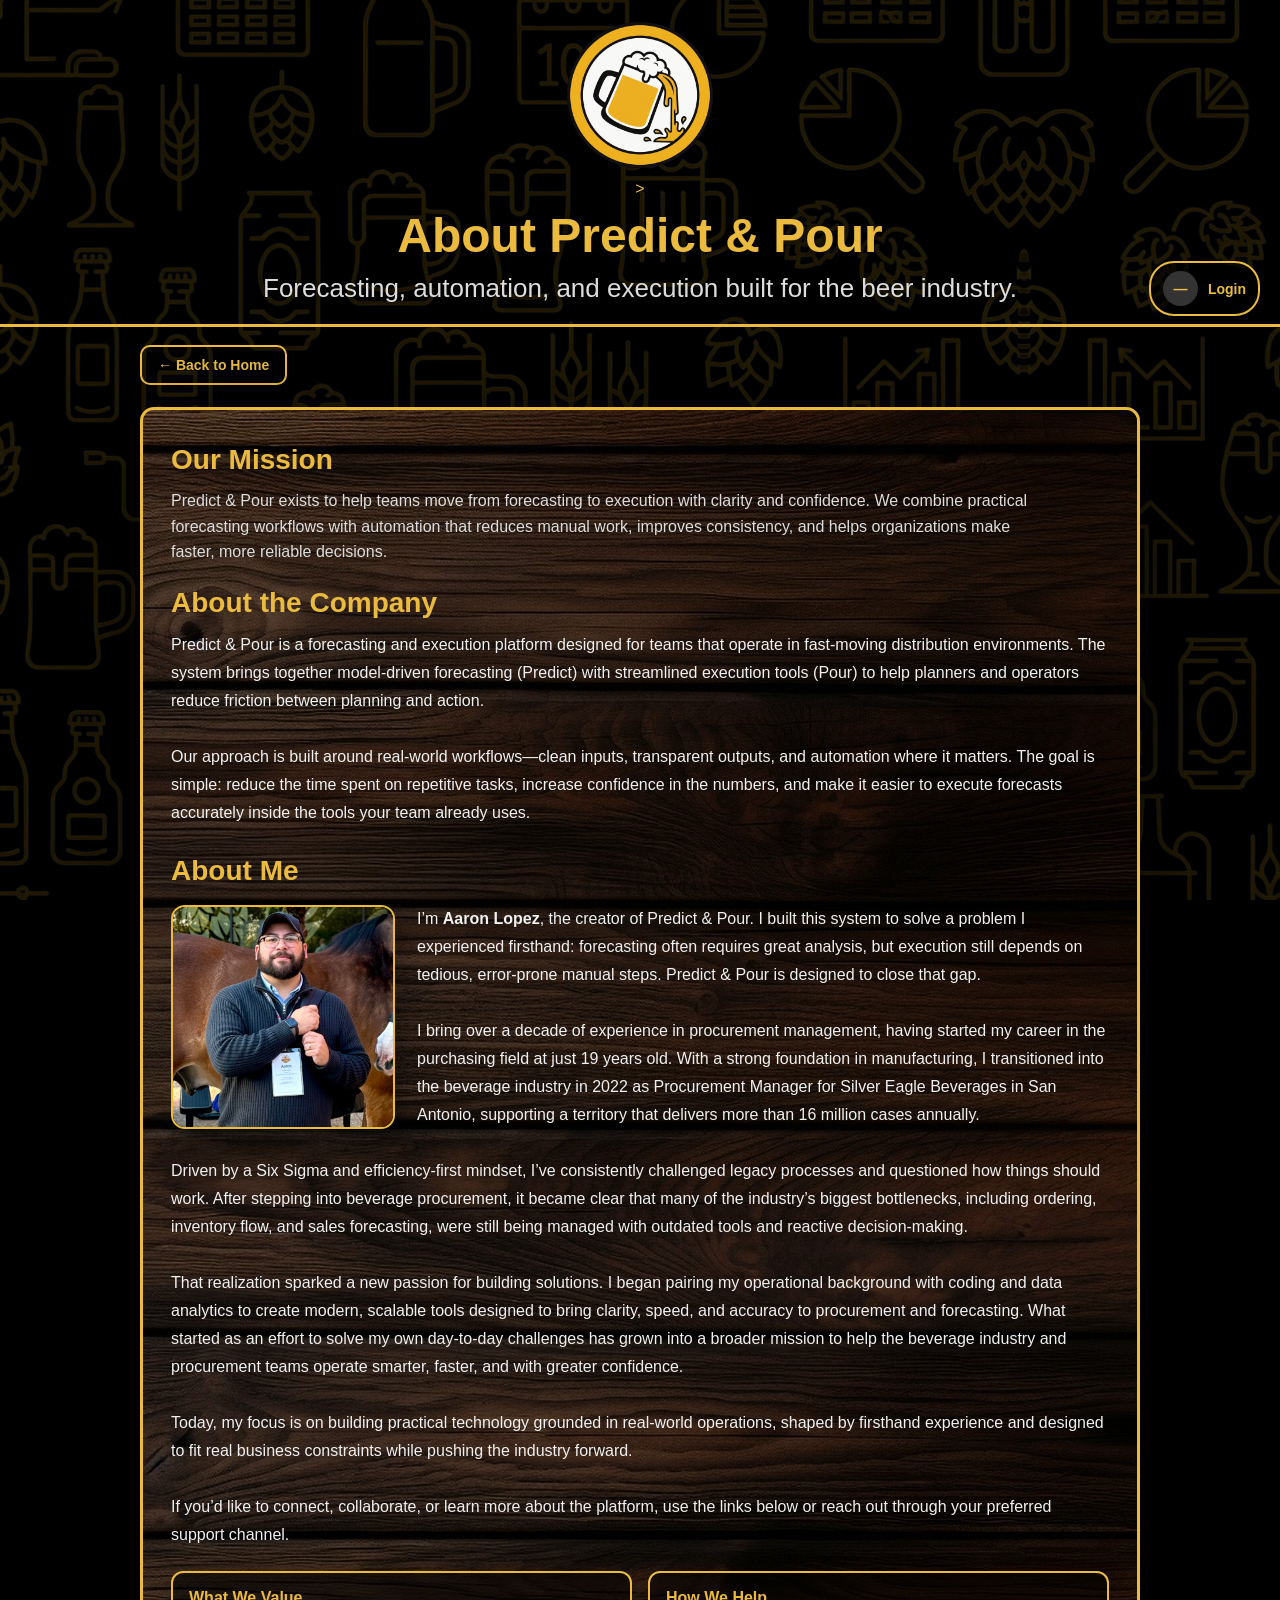
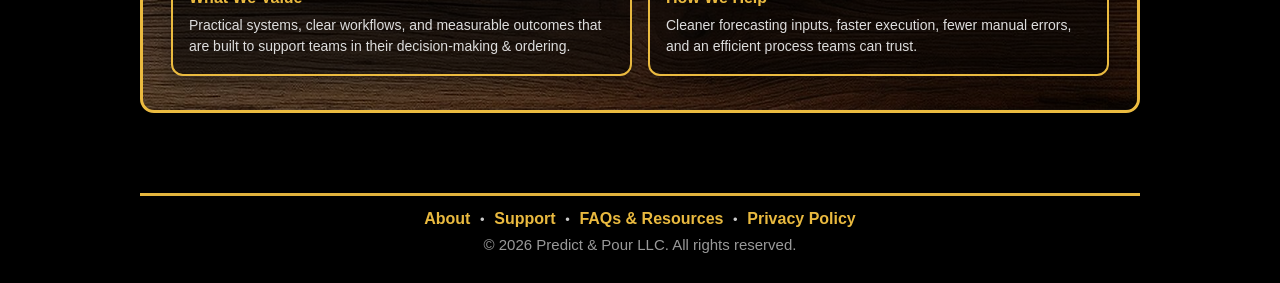
==== commit c47bca20: "Fixed a bunch of minor things on all of the html pages. wording tweaks etc" ====
--- a/static/about.html
+++ b/static/about.html
@@ -179,7 +179,7 @@
     <div class="header-content">
       <img src="/static/pour-logo.png" alt="Predict &amp; Pour Logo" width="150">>
       <h1>About Predict &amp; Pour</h1>
-      <p>Forecasting, automation, and execution—built for the beer industry.</p>
+      <p>Forecasting, automation, and execution built for the beer industry.</p>
     </div>
 
     <!-- Account Widget -->
--- a/static/styles.css
+++ b/static/styles.css
@@ -68,10 +68,10 @@
     top: 0; left: 0; right: 0; bottom: 0;
     background: linear-gradient(
         to bottom,
-        rgba(0,0,0,0.1) 0%,
-        rgba(0,0,0,0.6) 35%,
-        rgba(0,0,0,0.6) 65%,
-        rgba(0,0,0,0.1) 100%
+        rgba(0,0,0,0) 0%,
+        rgba(0,0,0,0) 20%,
+        rgba(0,0,0,0) 80%,
+        rgba(0,0,0,0) 100%
     );
     z-index: 1;
     pointer-events: none;
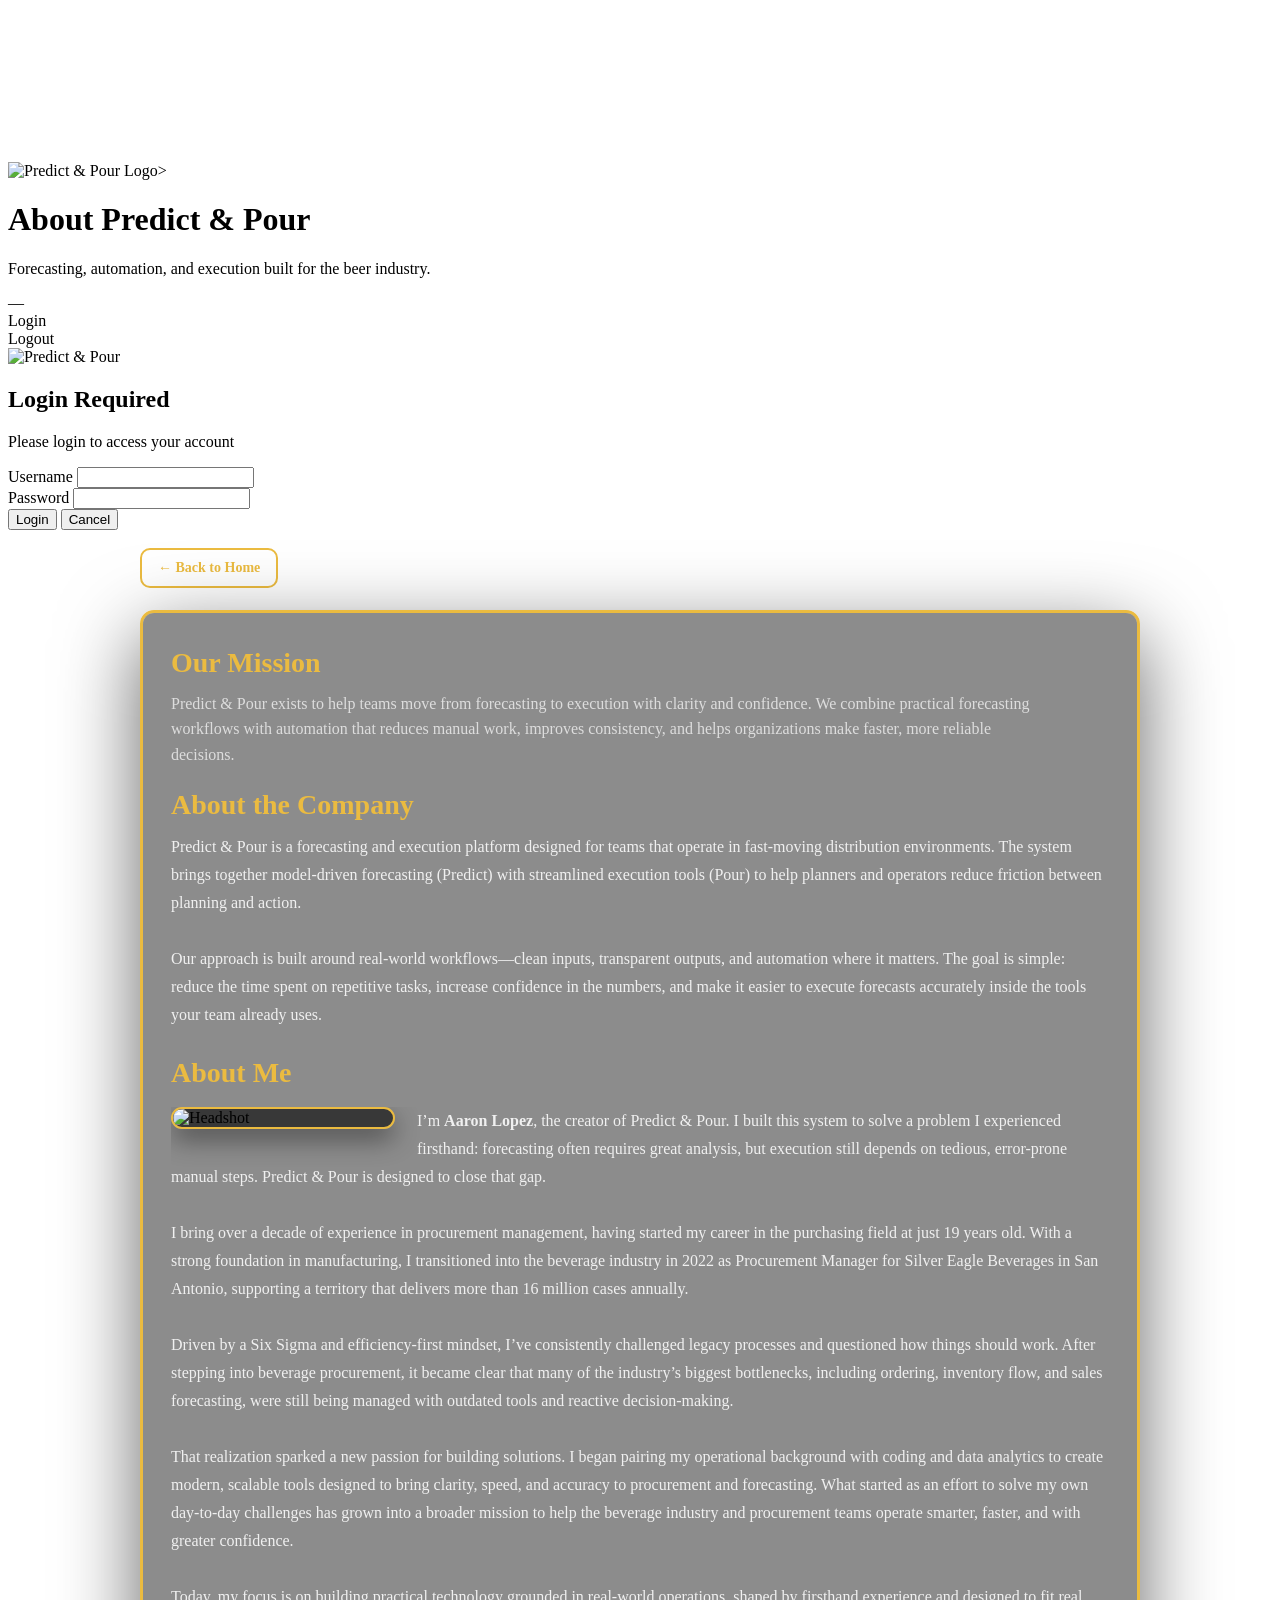
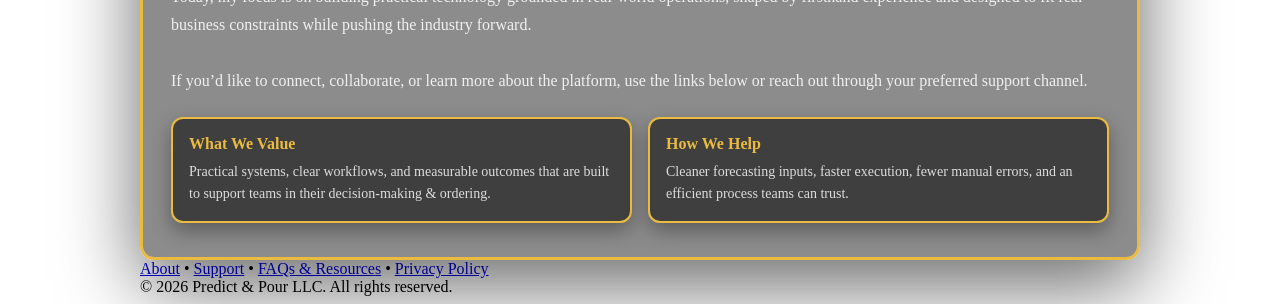
==== commit daedb601: "changed /static/ to / across all pages" ====
--- a/static/about.html
+++ b/static/about.html
@@ -4,7 +4,7 @@
   <meta charset="UTF-8" />
   <title>About — Predict &amp; Pour</title>
 
-    <link rel="stylesheet" href="/static/styles.css">
+    <link rel="stylesheet" href="/styles.css">
   <style>
 
     /* Header (matches your theme) */
@@ -47,7 +47,7 @@
     }
 
     .card {
-      background: url("/static/wood-texture.jpg") center center;
+      background: url("/wood-texture.jpg") center center;
       background-size: cover;
       border: 3px solid #EBBB40;
       border-radius: 14px;
@@ -174,10 +174,10 @@
   <!-- HEADER -->
   <div class="header">
     <video autoplay muted loop playsinline class="header-video">
-      <source src="/static/beer-header.mp4" type="video/mp4">
+      <source src="/beer-header.mp4" type="video/mp4">
     </video>
     <div class="header-content">
-      <img src="/static/pour-logo.png" alt="Predict &amp; Pour Logo" width="150">>
+      <img src="/pour-logo.png" alt="Predict &amp; Pour Logo" width="150">>
       <h1>About Predict &amp; Pour</h1>
       <p>Forecasting, automation, and execution built for the beer industry.</p>
     </div>
@@ -199,7 +199,7 @@
       <div class="login-box">
           <div class="login-content">
               <div class="login-header">
-                  <img src="/static/pp-logo.png" alt="Predict & Pour">
+                  <img src="/pp-logo.png" alt="Predict & Pour">
                   <h2>Login Required</h2>
                   <p>Please login to access your account</p>
               </div>
@@ -254,7 +254,7 @@
         <div class="about-grid">
           <div class="headshot">
             <img
-              src="/static/headshot.jpg"
+              src="/headshot.jpg"
               alt="Headshot"
               style="
                 width: 100%;
@@ -307,13 +307,13 @@
       <div class="pp-footer-line"></div>
 
       <div class="pp-footer-links">
-        <a href="/static/about.html">About</a>
+        <a href="/about.html">About</a>
         <span>•</span>
         <a href="mailto:aaron@predictandpour.com">Support</a>
         <span>•</span>
-        <a href="/static/faqs.html">FAQs & Resources</a>
+        <a href="/faqs.html">FAQs & Resources</a>
         <span>•</span>
-        <a href="/static/privacy.html">Privacy Policy</a>
+        <a href="/privacy.html">Privacy Policy</a>
       </div>
 
       <div class="pp-footer-copy">
